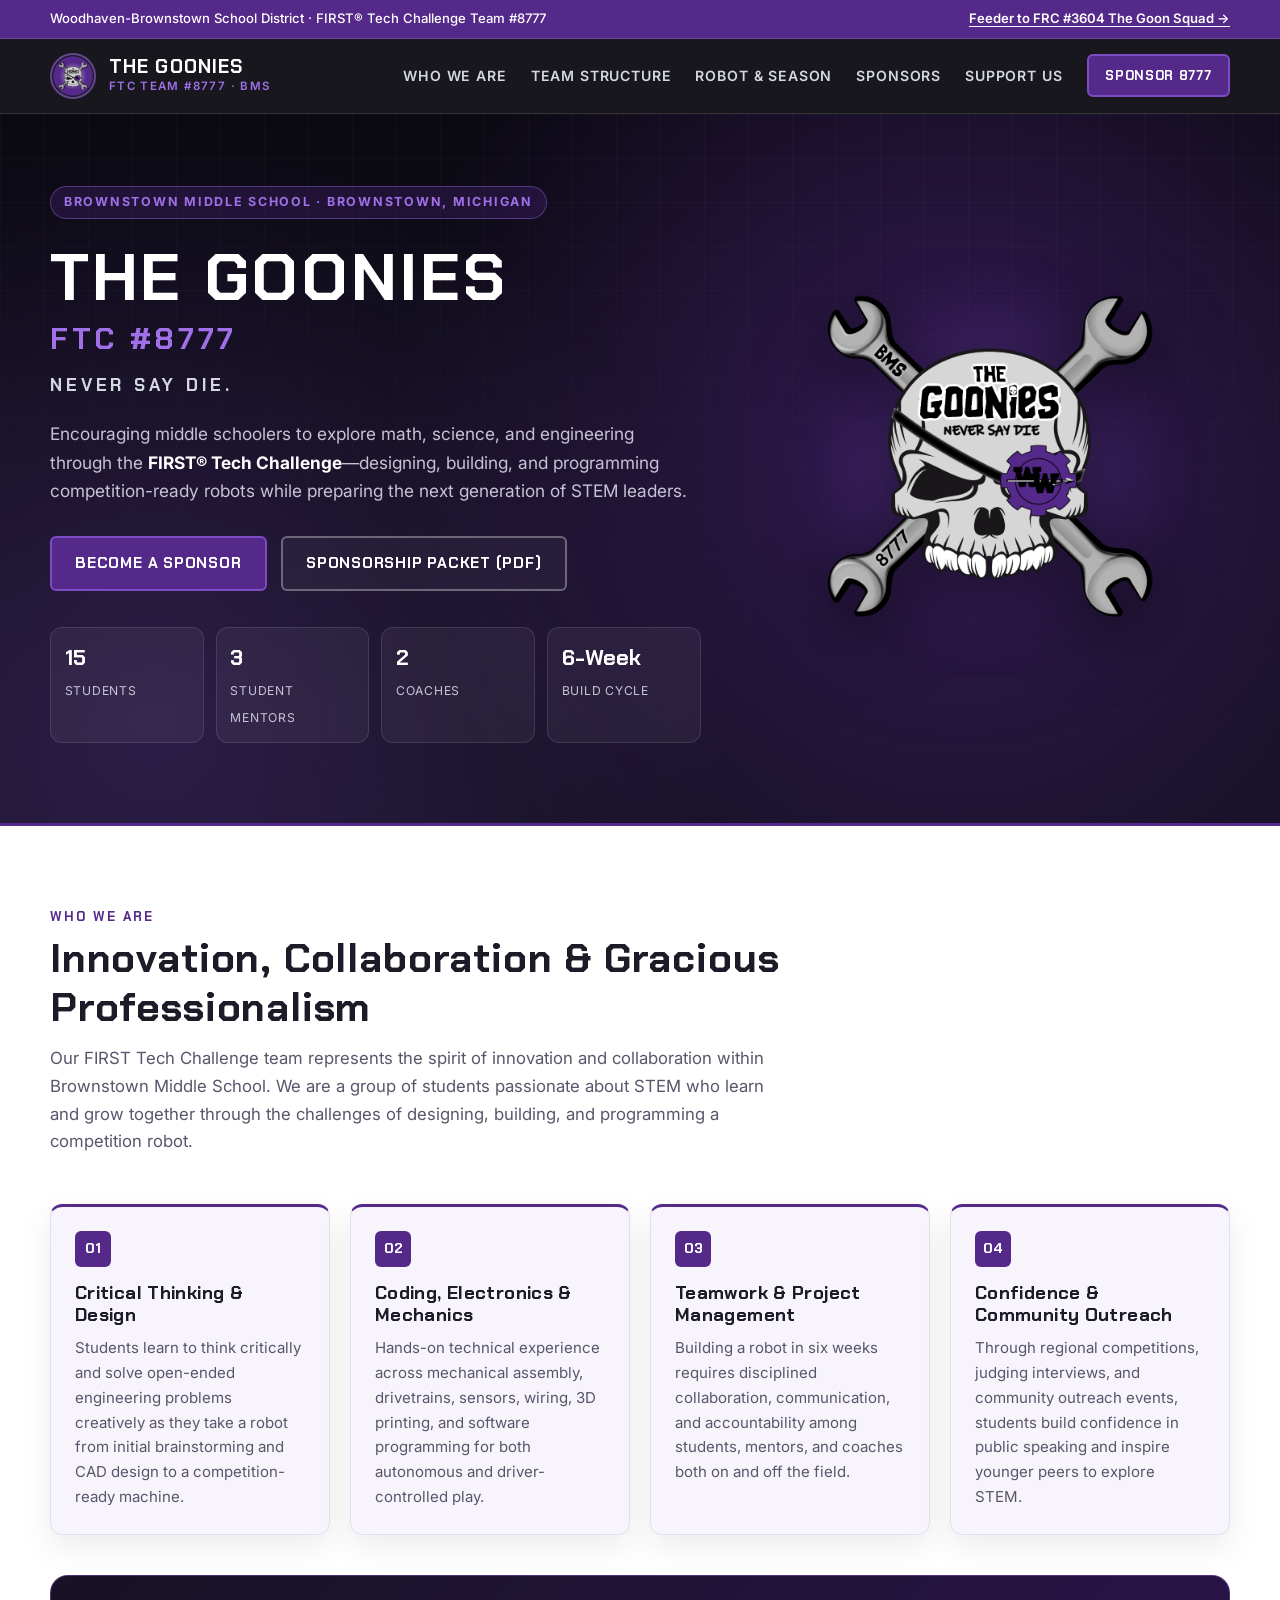
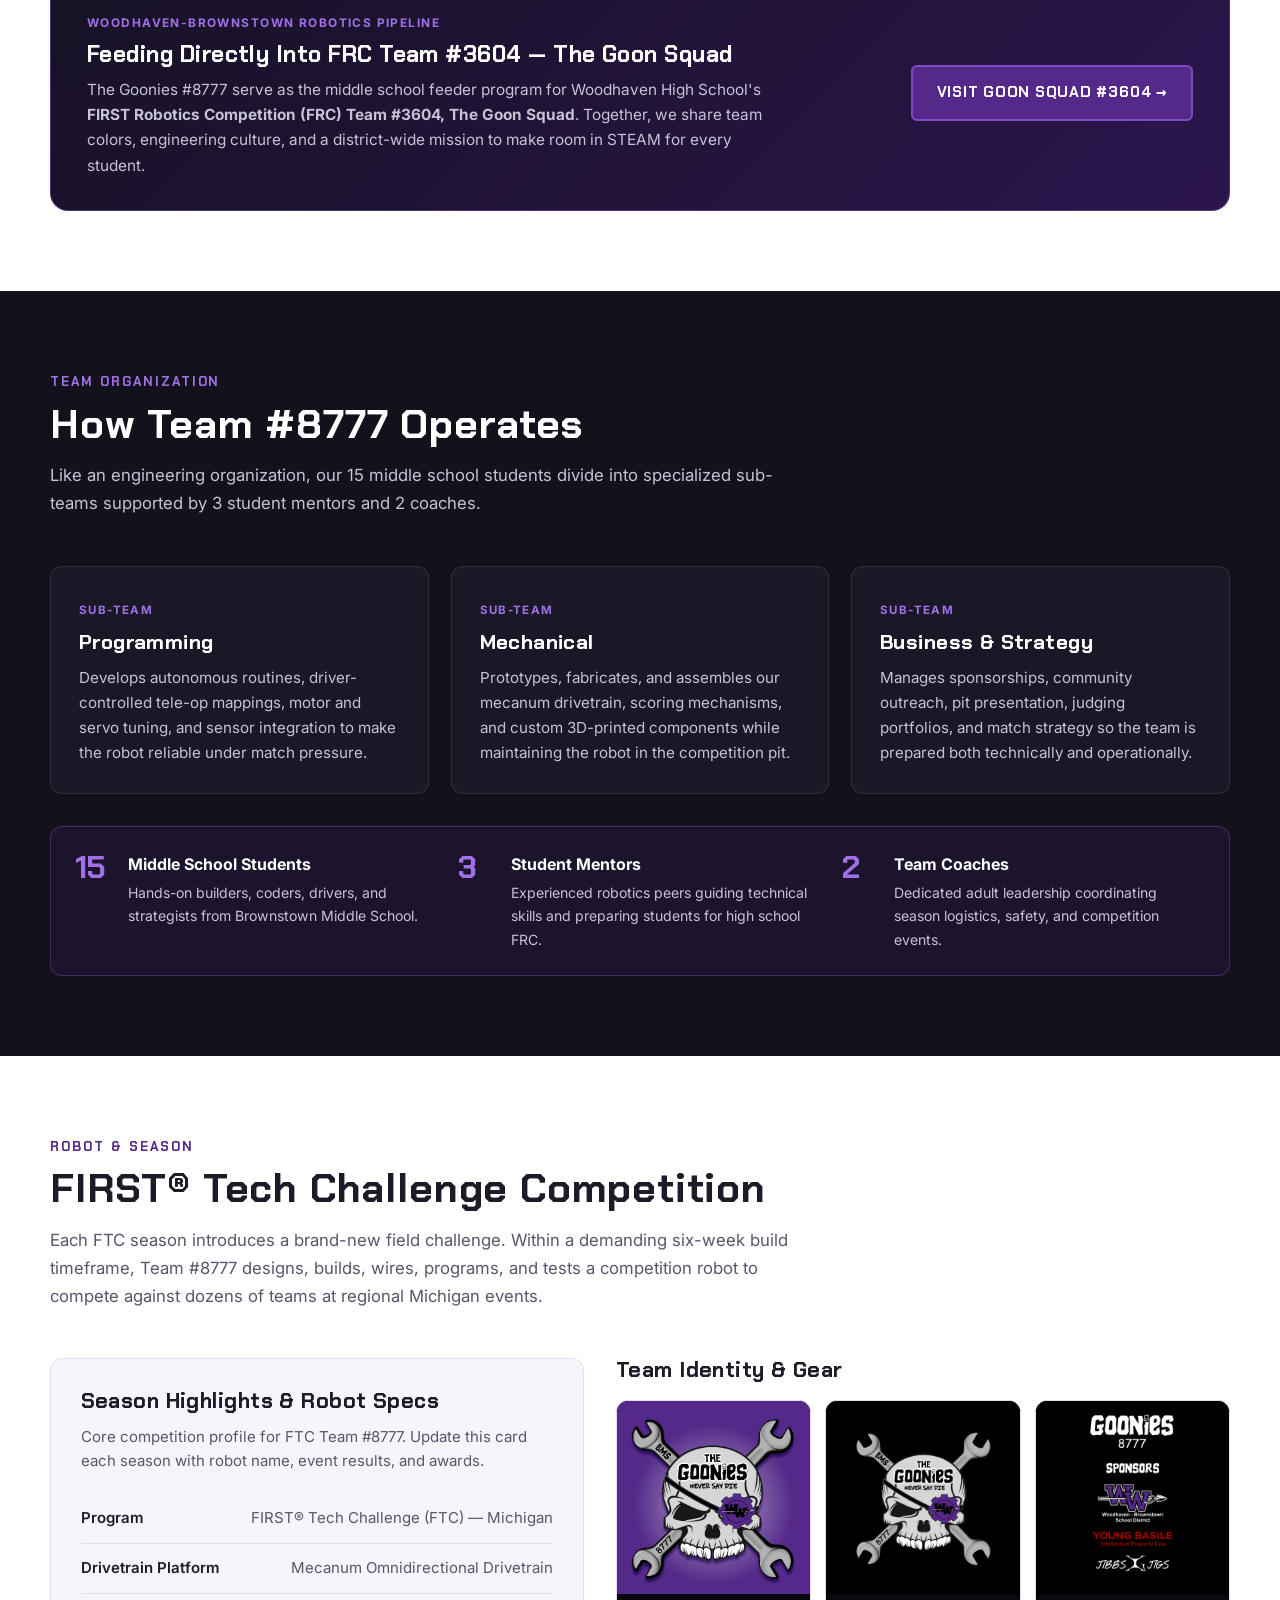
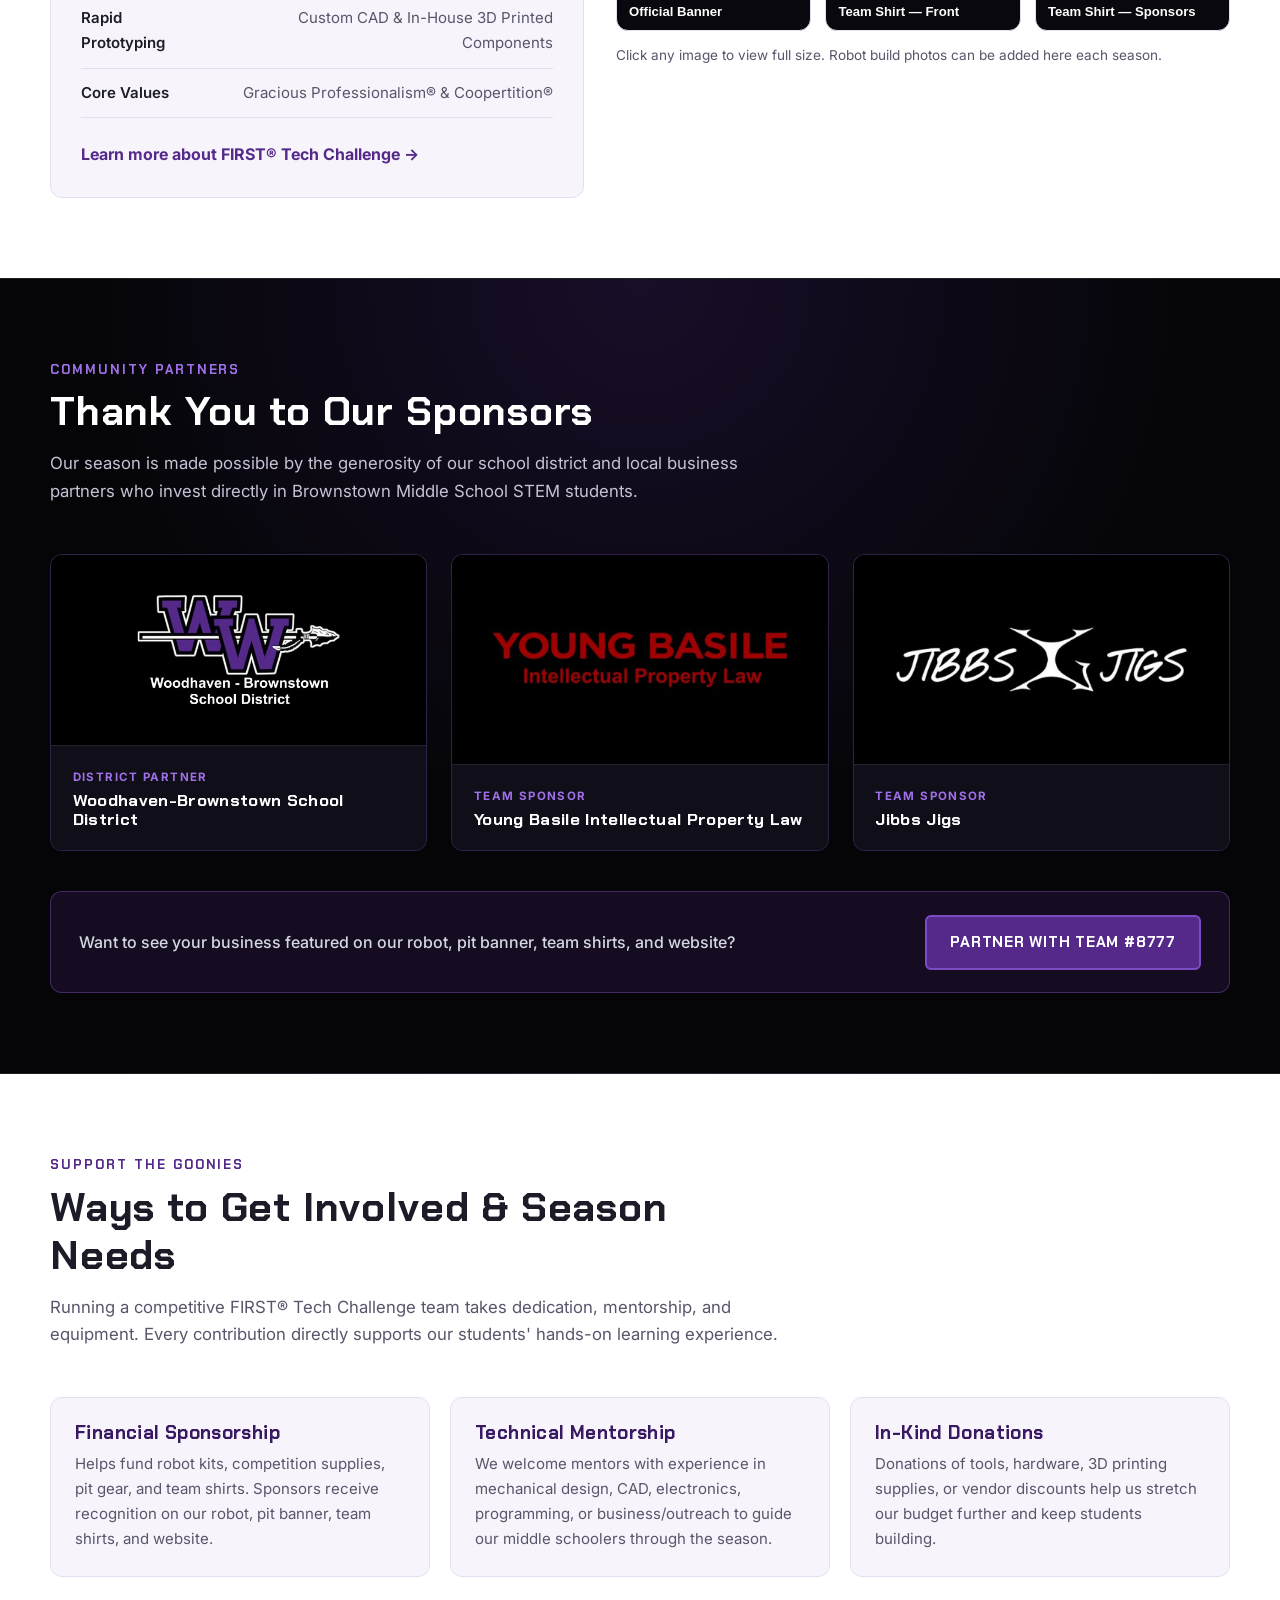
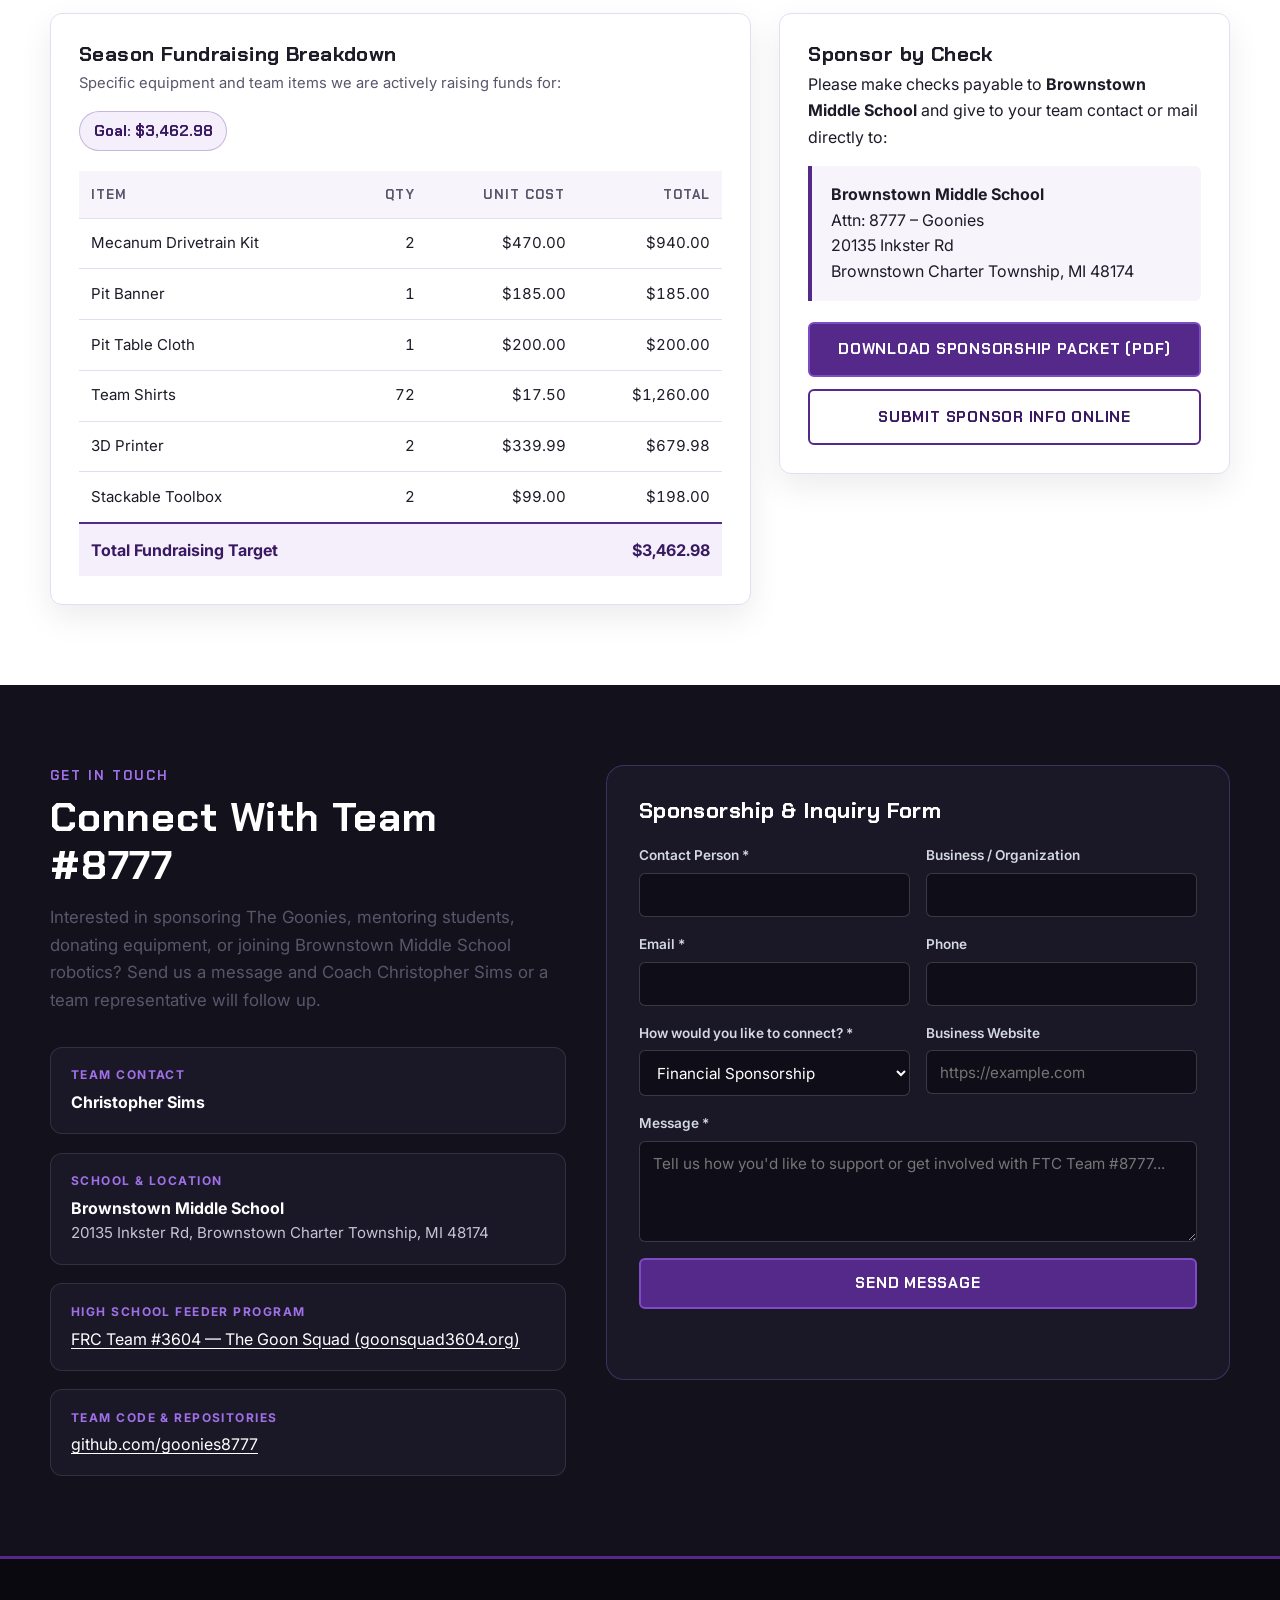
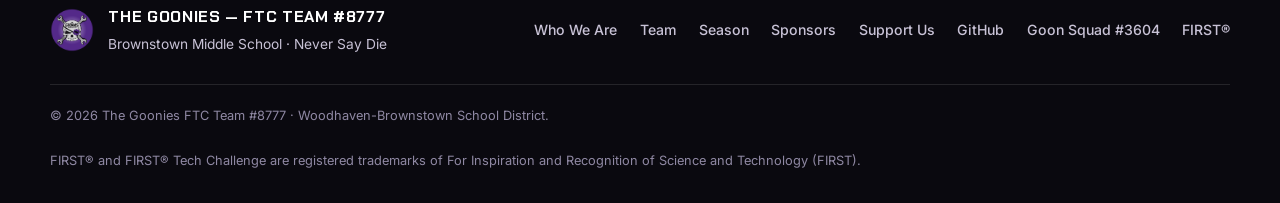
==== index.html @ e6390858 "Initial FTC Team 8777 website" ====
<!DOCTYPE html>
<html lang="en">
<head>
  <meta charset="UTF-8" />
  <meta name="viewport" content="width=device-width, initial-scale=1.0" />
  <title>The Goonies | FTC Team #8777 — Brownstown Middle School</title>
  <meta
    name="description"
    content="Official website of The Goonies, FIRST Tech Challenge (FTC) Team #8777 at Brownstown Middle School in Brownstown, Michigan — feeder team to FRC #3604 The Goon Squad."
  />
  <link rel="icon" type="image/png" href="assets/images/logo-badge.png" />
  <link rel="preconnect" href="https://fonts.googleapis.com" />
  <link rel="preconnect" href="https://fonts.gstatic.com" crossorigin />
  <link
    href="https://fonts.googleapis.com/css2?family=Chakra+Petch:wght@600;700&family=Inter:wght@400;500;600;700&display=swap"
    rel="stylesheet"
  />
  <link rel="stylesheet" href="styles.css" />
</head>
<body>
  <a class="skip-link" href="#main-content">Skip to main content</a>

  <!-- Top Pipeline Ribbon -->
  <div class="top-ribbon">
    <div class="container top-ribbon__inner">
      <span>Woodhaven-Brownstown School District · FIRST® Tech Challenge Team #8777</span>
      <a
        href="https://www.goonsquad3604.org"
        target="_blank"
        rel="noopener noreferrer"
        class="top-ribbon__link"
      >
        Feeder to FRC #3604 The Goon Squad &rarr;
      </a>
    </div>
  </div>

  <!-- Navigation Header -->
  <header class="site-header" id="top">
    <div class="container nav-bar">
      <a href="#top" class="brand" aria-label="The Goonies FTC Team 8777 Home">
        <img
          src="assets/images/logo-badge.png"
          alt="The Goonies 8777 Badge Logo"
          class="brand__logo"
          width="48"
          height="48"
        />
        <span class="brand__text">
          <span class="brand__name">THE GOONIES</span>
          <span class="brand__sub">FTC TEAM #8777 · BMS</span>
        </span>
      </a>

      <button
        class="nav-toggle"
        type="button"
        aria-expanded="false"
        aria-controls="primary-nav"
        aria-label="Toggle navigation menu"
      >
        <span class="nav-toggle__bar"></span>
        <span class="nav-toggle__bar"></span>
        <span class="nav-toggle__bar"></span>
      </button>

      <nav class="primary-nav" id="primary-nav" aria-label="Primary Navigation">
        <ul class="nav-list">
          <li><a href="#about">Who We Are</a></li>
          <li><a href="#team">Team Structure</a></li>
          <li><a href="#season">Robot &amp; Season</a></li>
          <li><a href="#sponsors">Sponsors</a></li>
          <li><a href="#fundraising">Support Us</a></li>
          <li><a href="#contact" class="btn btn--sm btn--primary">Sponsor 8777</a></li>
        </ul>
      </nav>
    </div>
  </header>

  <main id="main-content">
    <!-- Hero Section -->
    <section class="hero">
      <div class="hero__grid-bg" aria-hidden="true"></div>
      <div class="container hero__inner">
        <div class="hero__content">
          <p class="eyebrow">Brownstown Middle School · Brownstown, Michigan</p>
          <h1 class="hero__title">
            THE GOONIES
            <span class="hero__number">FTC #8777</span>
          </h1>
          <p class="hero__motto">Never Say Die.</p>
          <p class="hero__lead">
            Encouraging middle schoolers to explore math, science, and engineering through the
            <strong>FIRST® Tech Challenge</strong>—designing, building, and programming competition-ready
            robots while preparing the next generation of STEM leaders.
          </p>

          <div class="hero__actions">
            <a href="#fundraising" class="btn btn--primary">Become a Sponsor</a>
            <a
              href="assets/docs/Goonies-8777-Sponsorship-Packet.pdf"
              target="_blank"
              rel="noopener noreferrer"
              class="btn btn--outline-light"
            >
              Sponsorship Packet (PDF)
            </a>
          </div>

          <div class="hero__stats" aria-label="Team Overview">
            <div class="stat-pill">
              <span class="stat-pill__value">15</span>
              <span class="stat-pill__label">Students</span>
            </div>
            <div class="stat-pill">
              <span class="stat-pill__value">3</span>
              <span class="stat-pill__label">Student Mentors</span>
            </div>
            <div class="stat-pill">
              <span class="stat-pill__value">2</span>
              <span class="stat-pill__label">Coaches</span>
            </div>
            <div class="stat-pill">
              <span class="stat-pill__value">6-Week</span>
              <span class="stat-pill__label">Build Cycle</span>
            </div>
          </div>
        </div>

        <div class="hero__visual">
          <div class="emblem-stage">
            <div class="emblem-stage__glow" aria-hidden="true"></div>
            <img
              src="assets/images/logo-transparent.png"
              alt="The Goonies 8777 Skull and Crossed Wrenches Logo"
              class="emblem-stage__img"
              width="460"
              height="460"
            />
          </div>
        </div>
      </div>
    </section>

    <!-- Who We Are Section -->
    <section class="section section--light" id="about">
      <div class="container">
        <div class="section-header">
          <p class="section-eyebrow">Who We Are</p>
          <h2 class="section-title">Innovation, Collaboration &amp; Gracious Professionalism</h2>
          <p class="section-intro">
            Our FIRST Tech Challenge team represents the spirit of innovation and collaboration within
            Brownstown Middle School. We are a group of students passionate about STEM who learn and grow
            together through the challenges of designing, building, and programming a competition robot.
          </p>
        </div>

        <div class="pillars-grid">
          <article class="pillar-card">
            <div class="pillar-card__icon" aria-hidden="true">01</div>
            <h3>Critical Thinking &amp; Design</h3>
            <p>
              Students learn to think critically and solve open-ended engineering problems creatively as
              they take a robot from initial brainstorming and CAD design to a competition-ready machine.
            </p>
          </article>

          <article class="pillar-card">
            <div class="pillar-card__icon" aria-hidden="true">02</div>
            <h3>Coding, Electronics &amp; Mechanics</h3>
            <p>
              Hands-on technical experience across mechanical assembly, drivetrains, sensors, wiring,
              3D printing, and software programming for both autonomous and driver-controlled play.
            </p>
          </article>

          <article class="pillar-card">
            <div class="pillar-card__icon" aria-hidden="true">03</div>
            <h3>Teamwork &amp; Project Management</h3>
            <p>
              Building a robot in six weeks requires disciplined collaboration, communication, and
              accountability among students, mentors, and coaches both on and off the field.
            </p>
          </article>

          <article class="pillar-card">
            <div class="pillar-card__icon" aria-hidden="true">04</div>
            <h3>Confidence &amp; Community Outreach</h3>
            <p>
              Through regional competitions, judging interviews, and community outreach events, students
              build confidence in public speaking and inspire younger peers to explore STEM.
            </p>
          </article>
        </div>

        <!-- Feeder Pipeline Callout -->
        <div class="pipeline-banner">
          <div class="pipeline-banner__content">
            <span class="badge-tag">Woodhaven-Brownstown Robotics Pipeline</span>
            <h3>Feeding Directly Into FRC Team #3604 — The Goon Squad</h3>
            <p>
              The Goonies #8777 serve as the middle school feeder program for Woodhaven High School's
              <strong>FIRST Robotics Competition (FRC) Team #3604, The Goon Squad</strong>. Together,
              we share team colors, engineering culture, and a district-wide mission to make room in
              STEAM for every student.
            </p>
          </div>
          <div class="pipeline-banner__action">
            <a
              href="https://www.goonsquad3604.org"
              target="_blank"
              rel="noopener noreferrer"
              class="btn btn--primary"
            >
              Visit Goon Squad #3604 &rarr;
            </a>
          </div>
        </div>
      </div>
    </section>

    <!-- Team Organization Section -->
    <section class="section section--dark" id="team">
      <div class="container">
        <div class="section-header section-header--light">
          <p class="section-eyebrow section-eyebrow--light">Team Organization</p>
          <h2 class="section-title">How Team #8777 Operates</h2>
          <p class="section-intro">
            Like an engineering organization, our 15 middle school students divide into specialized
            sub-teams supported by 3 student mentors and 2 coaches.
          </p>
        </div>

        <div class="subteams-grid">
          <article class="dark-card">
            <span class="dark-card__tag">Sub-Team</span>
            <h3>Programming</h3>
            <p>
              Develops autonomous routines, driver-controlled tele-op mappings, motor and servo tuning,
              and sensor integration to make the robot reliable under match pressure.
            </p>
          </article>

          <article class="dark-card">
            <span class="dark-card__tag">Sub-Team</span>
            <h3>Mechanical</h3>
            <p>
              Prototypes, fabricates, and assembles our mecanum drivetrain, scoring mechanisms, and
              custom 3D-printed components while maintaining the robot in the competition pit.
            </p>
          </article>

          <article class="dark-card">
            <span class="dark-card__tag">Sub-Team</span>
            <h3>Business &amp; Strategy</h3>
            <p>
              Manages sponsorships, community outreach, pit presentation, judging portfolios, and match
              strategy so the team is prepared both technically and operationally.
            </p>
          </article>
        </div>

        <div class="leadership-strip">
          <div class="leadership-item">
            <span class="leadership-item__num">15</span>
            <div>
              <strong>Middle School Students</strong>
              <p>Hands-on builders, coders, drivers, and strategists from Brownstown Middle School.</p>
            </div>
          </div>
          <div class="leadership-item">
            <span class="leadership-item__num">3</span>
            <div>
              <strong>Student Mentors</strong>
              <p>Experienced robotics peers guiding technical skills and preparing students for high school FRC.</p>
            </div>
          </div>
          <div class="leadership-item">
            <span class="leadership-item__num">2</span>
            <div>
              <strong>Team Coaches</strong>
              <p>Dedicated adult leadership coordinating season logistics, safety, and competition events.</p>
            </div>
          </div>
        </div>
      </div>
    </section>

    <!-- Robot & Season Section -->
    <section class="section section--light" id="season">
      <div class="container">
        <div class="section-header">
          <p class="section-eyebrow">Robot &amp; Season</p>
          <h2 class="section-title">FIRST® Tech Challenge Competition</h2>
          <p class="section-intro">
            Each FTC season introduces a brand-new field challenge. Within a demanding six-week build
            timeframe, Team #8777 designs, builds, wires, programs, and tests a competition robot to
            compete against dozens of teams at regional Michigan events.
          </p>
        </div>

        <div class="season-grid">
          <div class="season-card">
            <h3>Season Highlights &amp; Robot Specs</h3>
            <p class="season-card__note">
              Core competition profile for FTC Team #8777. Update this card each season with robot
              name, event results, and awards.
            </p>
            <dl class="specs-list">
              <div>
                <dt>Program</dt>
                <dd>FIRST® Tech Challenge (FTC) — Michigan</dd>
              </div>
              <div>
                <dt>Drivetrain Platform</dt>
                <dd>Mecanum Omnidirectional Drivetrain</dd>
              </div>
              <div>
                <dt>Rapid Prototyping</dt>
                <dd>Custom CAD &amp; In-House 3D Printed Components</dd>
              </div>
              <div>
                <dt>Core Values</dt>
                <dd>Gracious Professionalism® &amp; Coopertition®</dd>
              </div>
            </dl>
            <a
              href="https://www.firstinspires.org/robotics/ftc"
              target="_blank"
              rel="noopener noreferrer"
              class="text-link"
            >
              Learn more about FIRST® Tech Challenge &rarr;
            </a>
          </div>

          <div class="gallery-block">
            <h3>Team Identity &amp; Gear</h3>
            <div class="gallery-grid">
              <button
                type="button"
                class="gallery-item"
                data-lightbox-src="assets/images/hero-banner.jpg"
                data-lightbox-caption="The Goonies #8777 Official Purple Banner"
              >
                <img
                  src="assets/images/hero-banner.jpg"
                  alt="The Goonies 8777 purple team banner"
                  loading="lazy"
                />
                <span>Official Banner</span>
              </button>

              <button
                type="button"
                class="gallery-item"
                data-lightbox-src="assets/images/shirt-front.jpg"
                data-lightbox-caption="The Goonies #8777 Team Shirt — Front Design"
              >
                <img
                  src="assets/images/shirt-front.jpg"
                  alt="The Goonies 8777 team shirt front design"
                  loading="lazy"
                />
                <span>Team Shirt — Front</span>
              </button>

              <button
                type="button"
                class="gallery-item"
                data-lightbox-src="assets/images/shirt-back-sponsors.jpg"
                data-lightbox-caption="The Goonies #8777 Team Shirt — Sponsor Back"
              >
                <img
                  src="assets/images/shirt-back-sponsors.jpg"
                  alt="The Goonies 8777 team shirt back showing current sponsors"
                  loading="lazy"
                />
                <span>Team Shirt — Sponsors</span>
              </button>
            </div>
            <p class="gallery-hint">Click any image to view full size. Robot build photos can be added here each season.</p>
          </div>
        </div>
      </div>
    </section>

    <!-- Sponsors Showcase Section -->
    <section class="section section--obsidian" id="sponsors">
      <div class="container">
        <div class="section-header section-header--light">
          <p class="section-eyebrow section-eyebrow--light">Community Partners</p>
          <h2 class="section-title">Thank You to Our Sponsors</h2>
          <p class="section-intro">
            Our season is made possible by the generosity of our school district and local business
            partners who invest directly in Brownstown Middle School STEM students.
          </p>
        </div>

        <div class="sponsors-grid">
          <article class="sponsor-card">
            <div class="sponsor-card__logo-wrap">
              <img
                src="assets/images/sponsor-wbsd.png"
                alt="Woodhaven-Brownstown School District Logo"
                loading="lazy"
              />
            </div>
            <div class="sponsor-card__meta">
              <span class="sponsor-tier">District Partner</span>
              <h3>Woodhaven-Brownstown School District</h3>
            </div>
          </article>

          <article class="sponsor-card">
            <a
              href="https://www.youngbasile.com"
              target="_blank"
              rel="noopener noreferrer"
              class="sponsor-card__link-wrap"
            >
              <div class="sponsor-card__logo-wrap">
                <img
                  src="assets/images/sponsor-young-basile.png"
                  alt="Young Basile Intellectual Property Law Logo"
                  loading="lazy"
                />
              </div>
              <div class="sponsor-card__meta">
                <span class="sponsor-tier">Team Sponsor</span>
                <h3>Young Basile Intellectual Property Law</h3>
              </div>
            </a>
          </article>

          <article class="sponsor-card">
            <div class="sponsor-card__logo-wrap">
              <img
                src="assets/images/sponsor-jibbs-jigs.png"
                alt="Jibbs Jigs Logo"
                loading="lazy"
              />
            </div>
            <div class="sponsor-card__meta">
              <span class="sponsor-tier">Team Sponsor</span>
              <h3>Jibbs Jigs</h3>
            </div>
          </article>
        </div>

        <div class="sponsors-cta">
          <p>Want to see your business featured on our robot, pit banner, team shirts, and website?</p>
          <a href="#contact" class="btn btn--primary">Partner With Team #8777</a>
        </div>
      </div>
    </section>

    <!-- Support Us & Fundraising Section -->
    <section class="section section--light" id="fundraising">
      <div class="container">
        <div class="section-header">
          <p class="section-eyebrow">Support The Goonies</p>
          <h2 class="section-title">Ways to Get Involved &amp; Season Needs</h2>
          <p class="section-intro">
            Running a competitive FIRST® Tech Challenge team takes dedication, mentorship, and equipment.
            Every contribution directly supports our students' hands-on learning experience.
          </p>
        </div>

        <div class="ways-grid">
          <article class="way-card">
            <h3>Financial Sponsorship</h3>
            <p>
              Helps fund robot kits, competition supplies, pit gear, and team shirts. Sponsors receive
              recognition on our robot, pit banner, team shirts, and website.
            </p>
          </article>
          <article class="way-card">
            <h3>Technical Mentorship</h3>
            <p>
              We welcome mentors with experience in mechanical design, CAD, electronics, programming,
              or business/outreach to guide our middle schoolers through the season.
            </p>
          </article>
          <article class="way-card">
            <h3>In-Kind Donations</h3>
            <p>
              Donations of tools, hardware, 3D printing supplies, or vendor discounts help us stretch
              our budget further and keep students building.
            </p>
          </article>
        </div>

        <div class="fundraising-layout">
          <!-- Budget Table from Packet -->
          <div class="budget-card">
            <div class="budget-card__header">
              <div>
                <h3>Season Fundraising Breakdown</h3>
                <p>Specific equipment and team items we are actively raising funds for:</p>
              </div>
              <span class="budget-total-badge">Goal: $3,462.98</span>
            </div>

            <div class="table-wrap">
              <table class="budget-table">
                <thead>
                  <tr>
                    <th scope="col">Item</th>
                    <th scope="col" class="num">Qty</th>
                    <th scope="col" class="num">Unit Cost</th>
                    <th scope="col" class="num">Total</th>
                  </tr>
                </thead>
                <tbody>
                  <tr>
                    <td>Mecanum Drivetrain Kit</td>
                    <td class="num">2</td>
                    <td class="num">$470.00</td>
                    <td class="num">$940.00</td>
                  </tr>
                  <tr>
                    <td>Pit Banner</td>
                    <td class="num">1</td>
                    <td class="num">$185.00</td>
                    <td class="num">$185.00</td>
                  </tr>
                  <tr>
                    <td>Pit Table Cloth</td>
                    <td class="num">1</td>
                    <td class="num">$200.00</td>
                    <td class="num">$200.00</td>
                  </tr>
                  <tr>
                    <td>Team Shirts</td>
                    <td class="num">72</td>
                    <td class="num">$17.50</td>
                    <td class="num">$1,260.00</td>
                  </tr>
                  <tr>
                    <td>3D Printer</td>
                    <td class="num">2</td>
                    <td class="num">$339.99</td>
                    <td class="num">$679.98</td>
                  </tr>
                  <tr>
                    <td>Stackable Toolbox</td>
                    <td class="num">2</td>
                    <td class="num">$99.00</td>
                    <td class="num">$198.00</td>
                  </tr>
                </tbody>
                <tfoot>
                  <tr>
                    <th scope="row" colspan="3">Total Fundraising Target</th>
                    <td class="num"><strong>$3,462.98</strong></td>
                  </tr>
                </tfoot>
              </table>
            </div>
          </div>

          <!-- Mailing & Packet Card -->
          <aside class="donate-card">
            <h3>Sponsor by Check</h3>
            <p>
              Please make checks payable to <strong>Brownstown Middle School</strong> and give to your
              team contact or mail directly to:
            </p>
            <address class="mailing-address">
              <strong>Brownstown Middle School</strong><br />
              Attn: 8777 – Goonies<br />
              20135 Inkster Rd<br />
              Brownstown Charter Township, MI 48174
            </address>

            <div class="donate-card__actions">
              <a
                href="assets/docs/Goonies-8777-Sponsorship-Packet.pdf"
                download="Goonies-8777-Sponsorship-Packet.pdf"
                class="btn btn--primary btn--full"
              >
                Download Sponsorship Packet (PDF)
              </a>
              <a href="#contact" class="btn btn--outline-dark btn--full">
                Submit Sponsor Info Online
              </a>
            </div>
          </aside>
        </div>
      </div>
    </section>

    <!-- Contact Section -->
    <section class="section section--dark" id="contact">
      <div class="container contact-grid">
        <div class="contact-info">
          <p class="section-eyebrow section-eyebrow--light">Get In Touch</p>
          <h2 class="section-title">Connect With Team #8777</h2>
          <p class="section-intro">
            Interested in sponsoring The Goonies, mentoring students, donating equipment, or joining
            Brownstown Middle School robotics? Send us a message and Coach Christopher Sims or a team
            representative will follow up.
          </p>

          <div class="contact-details">
            <div class="contact-detail">
              <span class="contact-detail__label">Team Contact</span>
              <strong>Christopher Sims</strong>
            </div>
            <div class="contact-detail">
              <span class="contact-detail__label">School &amp; Location</span>
              <strong>Brownstown Middle School</strong>
              <span>20135 Inkster Rd, Brownstown Charter Township, MI 48174</span>
            </div>
            <div class="contact-detail">
              <span class="contact-detail__label">High School Feeder Program</span>
              <a
                href="https://www.goonsquad3604.org"
                target="_blank"
                rel="noopener noreferrer"
                class="light-link"
              >
                FRC Team #3604 — The Goon Squad (goonsquad3604.org)
              </a>
            </div>
            <div class="contact-detail">
              <span class="contact-detail__label">Team Code &amp; Repositories</span>
              <a
                href="https://github.com/goonies8777"
                target="_blank"
                rel="noopener noreferrer"
                class="light-link"
              >
                github.com/goonies8777
              </a>
            </div>
          </div>
        </div>

        <!-- Netlify Forms Enabled Inquiry Form -->
        <div class="contact-form-card">
          <h3>Sponsorship &amp; Inquiry Form</h3>
          <form
            name="goonies-8777-contact"
            method="POST"
            data-netlify="true"
            netlify-honeypot="bot-field"
            class="contact-form"
            id="contact-form"
          >
            <input type="hidden" name="form-name" value="goonies-8777-contact" />
            <p class="sr-only">
              <label>Don't fill this out if you're human: <input name="bot-field" /></label>
            </p>

            <div class="form-row">
              <div class="form-group">
                <label for="contact-name">Contact Person *</label>
                <input id="contact-name" name="contact_name" type="text" required autocomplete="name" />
              </div>
              <div class="form-group">
                <label for="business-name">Business / Organization</label>
                <input id="business-name" name="business_name" type="text" autocomplete="organization" />
              </div>
            </div>

            <div class="form-row">
              <div class="form-group">
                <label for="email">Email *</label>
                <input id="email" name="email" type="email" required autocomplete="email" />
              </div>
              <div class="form-group">
                <label for="phone">Phone</label>
                <input id="phone" name="phone" type="tel" autocomplete="tel" />
              </div>
            </div>

            <div class="form-row">
              <div class="form-group">
                <label for="inquiry-type">How would you like to connect? *</label>
                <select id="inquiry-type" name="inquiry_type" required>
                  <option value="Financial Sponsorship">Financial Sponsorship</option>
                  <option value="Mentor Volunteer">Mentor Volunteer</option>
                  <option value="In-Kind Donation">In-Kind Donation / Discount</option>
                  <option value="Student / Parent Inquiry">Student / Parent Inquiry</option>
                  <option value="General Question">General Question</option>
                </select>
              </div>
              <div class="form-group">
                <label for="website">Business Website</label>
                <input id="website" name="website" type="url" placeholder="https://example.com" />
              </div>
            </div>

            <div class="form-group">
              <label for="message">Message *</label>
              <textarea
                id="message"
                name="message"
                rows="4"
                required
                placeholder="Tell us how you'd like to support or get involved with FTC Team #8777..."
              ></textarea>
            </div>

            <button type="submit" class="btn btn--primary btn--full">Send Message</button>
            <p class="form-status" id="form-status" role="status" aria-live="polite"></p>
          </form>
        </div>
      </div>
    </section>
  </main>

  <!-- Footer -->
  <footer class="site-footer">
    <div class="container footer-inner">
      <div class="footer-brand">
        <img
          src="assets/images/logo-badge.png"
          alt="The Goonies 8777 Logo"
          width="44"
          height="44"
        />
        <div>
          <strong>THE GOONIES — FTC TEAM #8777</strong>
          <p>Brownstown Middle School · Never Say Die</p>
        </div>
      </div>

      <nav class="footer-links" aria-label="Footer Navigation">
        <a href="#about">Who We Are</a>
        <a href="#team">Team</a>
        <a href="#season">Season</a>
        <a href="#sponsors">Sponsors</a>
        <a href="#fundraising">Support Us</a>
        <a href="https://github.com/goonies8777" target="_blank" rel="noopener noreferrer">GitHub</a>
        <a href="https://www.goonsquad3604.org" target="_blank" rel="noopener noreferrer">Goon Squad #3604</a>
        <a href="https://www.firstinspires.org" target="_blank" rel="noopener noreferrer">FIRST®</a>
      </nav>
    </div>
    <div class="container footer-bottom">
      <p>&copy; <span id="current-year"></span> The Goonies FTC Team #8777 · Woodhaven-Brownstown School District.</p>
      <p>FIRST® and FIRST® Tech Challenge are registered trademarks of For Inspiration and Recognition of Science and Technology (FIRST).</p>
    </div>
  </footer>

  <!-- Lightbox Modal -->
  <div class="lightbox" id="lightbox" hidden role="dialog" aria-modal="true" aria-label="Image preview">
    <button type="button" class="lightbox__close" id="lightbox-close" aria-label="Close preview">&times;</button>
    <figure class="lightbox__figure">
      <img src="" alt="" id="lightbox-img" />
      <figcaption id="lightbox-caption"></figcaption>
    </figure>
  </div>

  <script src="script.js"></script>
</body>
</html>
---- styles.css ----
/* ==========================================================================
   The Goonies — FTC Team #8777 (Brownstown Middle School)
   Woodhaven-Brownstown Royal Purple, Obsidian Black & Metallic Silver Theme
   ========================================================================== */

:root {
  --purple: #55298a;
  --purple-deep: #391962;
  --purple-bright: #7d4bc4;
  --purple-glow: #9f70e8;
  --purple-tint: #f4effa;

  --obsidian: #0a090f;
  --dark-surface: #13111c;
  --dark-card: #1a1726;
  --dark-border: rgba(255, 255, 255, 0.11);

  --white: #ffffff;
  --light-surface: #f7f5fb;
  --ink: #1e1b29;
  --muted: #5a556b;
  --muted-light: #c8c2d6;
  --silver: #d4d8e1;
  --line: #e4dff0;

  --font-display: "Chakra Petch", "Segoe UI", system-ui, sans-serif;
  --font-body: "Inter", "Segoe UI", system-ui, -apple-system, sans-serif;

  --radius-sm: 6px;
  --radius-md: 12px;
  --radius-lg: 18px;
  --max-width: 1180px;
  --shadow-soft: 0 12px 32px rgba(17, 10, 34, 0.08);
  --shadow-glow: 0 0 64px rgba(85, 41, 138, 0.55);
}

*,
*::before,
*::after {
  box-sizing: border-box;
}

html {
  scroll-behavior: smooth;
}

body {
  margin: 0;
  font-family: var(--font-body);
  font-size: 16px;
  line-height: 1.65;
  color: var(--ink);
  background: var(--white);
  -webkit-font-smoothing: antialiased;
}

img {
  max-width: 100%;
  height: auto;
  display: block;
}

a {
  color: inherit;
}

h1,
h2,
h3,
h4 {
  font-family: var(--font-display);
  margin: 0;
  line-height: 1.18;
  letter-spacing: 0.02em;
}

p {
  margin: 0 0 1rem;
}

p:last-child {
  margin-bottom: 0;
}

.sr-only {
  position: absolute;
  width: 1px;
  height: 1px;
  padding: 0;
  margin: -1px;
  overflow: hidden;
  clip: rect(0, 0, 0, 0);
  white-space: nowrap;
  border: 0;
}

.skip-link {
  position: absolute;
  left: -9999px;
  top: 0;
  background: var(--purple);
  color: var(--white);
  padding: 0.75rem 1.25rem;
  font-weight: 600;
  z-index: 999;
}

.skip-link:focus {
  left: 0.75rem;
  top: 0.75rem;
  border-radius: var(--radius-sm);
}

.container {
  width: min(100% - 2rem, var(--max-width));
  margin-inline: auto;
}

/* Top Ribbon */
.top-ribbon {
  background: var(--purple);
  color: var(--white);
  font-size: 0.82rem;
  font-weight: 500;
  border-bottom: 1px solid rgba(255, 255, 255, 0.14);
}

.top-ribbon__inner {
  display: flex;
  flex-wrap: wrap;
  align-items: center;
  justify-content: space-between;
  gap: 0.5rem 1.25rem;
  padding: 0.5rem 0;
}

.top-ribbon__link {
  color: var(--white);
  text-decoration: underline;
  text-underline-offset: 3px;
  font-weight: 600;
}

.top-ribbon__link:hover {
  color: var(--silver);
}

/* Header & Navigation */
.site-header {
  position: sticky;
  top: 0;
  z-index: 100;
  background: rgba(10, 9, 15, 0.94);
  backdrop-filter: blur(10px);
  border-bottom: 1px solid var(--dark-border);
}

.nav-bar {
  display: flex;
  align-items: center;
  justify-content: space-between;
  min-height: 74px;
  gap: 1.5rem;
}

.brand {
  display: inline-flex;
  align-items: center;
  gap: 0.8rem;
  text-decoration: none;
}

.brand__logo {
  width: 46px;
  height: 46px;
  border-radius: 50%;
  border: 2px solid rgba(159, 112, 232, 0.55);
}

.brand__text {
  display: flex;
  flex-direction: column;
}

.brand__name {
  font-family: var(--font-display);
  font-size: 1.2rem;
  font-weight: 700;
  color: var(--white);
  letter-spacing: 0.06em;
  line-height: 1.1;
}

.brand__sub {
  font-size: 0.72rem;
  font-weight: 600;
  color: var(--purple-glow);
  letter-spacing: 0.12em;
}

.nav-list {
  display: flex;
  align-items: center;
  list-style: none;
  margin: 0;
  padding: 0;
  gap: 1.5rem;
}

.nav-list a:not(.btn) {
  color: var(--silver);
  text-decoration: none;
  font-size: 0.88rem;
  font-weight: 600;
  text-transform: uppercase;
  letter-spacing: 0.06em;
  transition: color 0.2s ease;
}

.nav-list a:not(.btn):hover,
.nav-list a:not(.btn):focus-visible {
  color: var(--white);
}

.nav-toggle {
  display: none;
  background: transparent;
  border: 1px solid var(--dark-border);
  border-radius: var(--radius-sm);
  padding: 0.55rem;
  cursor: pointer;
  flex-direction: column;
  gap: 5px;
}

.nav-toggle__bar {
  display: block;
  width: 22px;
  height: 2px;
  background: var(--white);
}

/* Buttons */
.btn {
  display: inline-flex;
  align-items: center;
  justify-content: center;
  gap: 0.5rem;
  font-family: var(--font-display);
  font-weight: 700;
  font-size: 0.95rem;
  letter-spacing: 0.05em;
  text-transform: uppercase;
  text-decoration: none;
  padding: 0.82rem 1.45rem;
  border-radius: var(--radius-sm);
  border: 2px solid transparent;
  cursor: pointer;
  transition: transform 0.15s ease, background-color 0.2s ease, border-color 0.2s ease;
}

.btn:hover {
  transform: translateY(-1px);
}

.btn--sm {
  padding: 0.55rem 1.05rem;
  font-size: 0.82rem;
}

.btn--full {
  width: 100%;
}

.btn--primary {
  background: var(--purple);
  color: var(--white);
  border-color: var(--purple-bright);
}

.btn--primary:hover {
  background: var(--purple-bright);
}

.btn--outline-light {
  background: rgba(255, 255, 255, 0.04);
  color: var(--white);
  border-color: rgba(255, 255, 255, 0.32);
}

.btn--outline-light:hover {
  background: rgba(255, 255, 255, 0.12);
  border-color: var(--white);
}

.btn--outline-dark {
  background: transparent;
  color: var(--purple-deep);
  border-color: var(--purple);
}

.btn--outline-dark:hover {
  background: var(--purple-tint);
}

/* Hero */
.hero {
  position: relative;
  overflow: hidden;
  background:
    radial-gradient(circle at 75% 45%, rgba(85, 41, 138, 0.52), transparent 55%),
    radial-gradient(circle at 12% 85%, rgba(125, 75, 196, 0.24), transparent 45%),
    linear-gradient(180deg, #0b0912 0%, #141022 100%);
  color: var(--white);
  padding: 4.5rem 0 5rem;
  border-bottom: 3px solid var(--purple);
}

.hero__grid-bg {
  position: absolute;
  inset: 0;
  background-image:
    linear-gradient(rgba(255, 255, 255, 0.04) 1px, transparent 1px),
    linear-gradient(90deg, rgba(255, 255, 255, 0.04) 1px, transparent 1px);
  background-size: 44px 44px;
  mask-image: linear-gradient(180deg, rgba(0, 0, 0, 0.65), transparent 95%);
  pointer-events: none;
}

.hero__inner {
  position: relative;
  display: grid;
  grid-template-columns: 1.15fr 0.85fr;
  align-items: center;
  gap: 3rem;
}

.eyebrow {
  display: inline-block;
  font-size: 0.78rem;
  font-weight: 700;
  text-transform: uppercase;
  letter-spacing: 0.14em;
  color: var(--purple-glow);
  background: rgba(85, 41, 138, 0.28);
  border: 1px solid rgba(159, 112, 232, 0.4);
  padding: 0.35rem 0.8rem;
  border-radius: 999px;
  margin-bottom: 1.25rem;
}

.hero__title {
  font-size: clamp(2.6rem, 5.2vw, 4.4rem);
  font-weight: 700;
  letter-spacing: 0.04em;
  color: var(--white);
}

.hero__number {
  display: block;
  color: var(--purple-glow);
  font-size: clamp(1.35rem, 2.4vw, 1.9rem);
  letter-spacing: 0.12em;
  margin-top: 0.2rem;
}

.hero__motto {
  font-family: var(--font-display);
  font-size: 1.1rem;
  font-weight: 700;
  text-transform: uppercase;
  letter-spacing: 0.22em;
  color: var(--silver);
  margin: 0.9rem 0 1.25rem;
}

.hero__lead {
  font-size: 1.08rem;
  color: var(--muted-light);
  max-width: 58ch;
  margin-bottom: 1.85rem;
}

.hero__lead strong {
  color: var(--white);
}

.hero__actions {
  display: flex;
  flex-wrap: wrap;
  gap: 0.9rem;
  margin-bottom: 2.25rem;
}

.hero__stats {
  display: grid;
  grid-template-columns: repeat(4, minmax(0, 1fr));
  gap: 0.75rem;
}

.stat-pill {
  background: rgba(255, 255, 255, 0.05);
  border: 1px solid var(--dark-border);
  border-radius: var(--radius-md);
  padding: 0.8rem 0.85rem;
}

.stat-pill__value {
  display: block;
  font-family: var(--font-display);
  font-size: 1.35rem;
  font-weight: 700;
  color: var(--white);
}

.stat-pill__label {
  font-size: 0.76rem;
  color: var(--muted-light);
  text-transform: uppercase;
  letter-spacing: 0.06em;
}

.hero__visual {
  display: flex;
  justify-content: center;
}

.emblem-stage {
  position: relative;
  width: min(100%, 440px);
  aspect-ratio: 1;
  display: grid;
  place-items: center;
}

.emblem-stage__glow {
  position: absolute;
  inset: 10%;
  border-radius: 50%;
  background: radial-gradient(circle, rgba(125, 75, 196, 0.65), rgba(85, 41, 138, 0.15) 60%, transparent 75%);
  filter: blur(22px);
}

.emblem-stage__img {
  position: relative;
  width: 94%;
  filter: drop-shadow(0 18px 34px rgba(0, 0, 0, 0.6));
}

/* Sections */
.section {
  padding: 5rem 0;
}

.section--light {
  background: var(--white);
  color: var(--ink);
}

.section--dark {
  background: var(--dark-surface);
  color: var(--white);
}

.section--obsidian {
  background:
    radial-gradient(circle at 50% 0%, rgba(85, 41, 138, 0.25), transparent 55%),
    #050508;
  color: var(--white);
  border-top: 1px solid var(--dark-border);
  border-bottom: 1px solid var(--dark-border);
}

.section-header {
  max-width: 740px;
  margin-bottom: 3rem;
}

.section-eyebrow {
  font-family: var(--font-display);
  font-size: 0.82rem;
  font-weight: 700;
  text-transform: uppercase;
  letter-spacing: 0.15em;
  color: var(--purple);
  margin-bottom: 0.5rem;
}

.section-eyebrow--light {
  color: var(--purple-glow);
}

.section-title {
  font-size: clamp(1.85rem, 3.2vw, 2.55rem);
  margin-bottom: 0.85rem;
}

.section-intro {
  font-size: 1.05rem;
  color: var(--muted);
}

.section-header--light .section-intro {
  color: var(--muted-light);
}

/* Pillars Grid */
.pillars-grid {
  display: grid;
  grid-template-columns: repeat(4, minmax(0, 1fr));
  gap: 1.25rem;
  margin-bottom: 2.5rem;
}

.pillar-card {
  background: var(--light-surface);
  border: 1px solid var(--line);
  border-top: 3px solid var(--purple);
  border-radius: var(--radius-md);
  padding: 1.5rem;
  box-shadow: var(--shadow-soft);
}

.pillar-card__icon {
  font-family: var(--font-display);
  font-size: 0.9rem;
  font-weight: 700;
  color: var(--white);
  background: var(--purple);
  width: 36px;
  height: 36px;
  border-radius: var(--radius-sm);
  display: grid;
  place-items: center;
  margin-bottom: 1rem;
}

.pillar-card h3 {
  font-size: 1.15rem;
  margin-bottom: 0.6rem;
  color: var(--ink);
}

.pillar-card p {
  font-size: 0.94rem;
  color: var(--muted);
}

/* Pipeline Banner */
.pipeline-banner {
  display: flex;
  align-items: center;
  justify-content: space-between;
  gap: 2rem;
  padding: 2rem 2.25rem;
  border-radius: var(--radius-lg);
  background: linear-gradient(135deg, #171225 0%, #2b154c 100%);
  color: var(--white);
  border: 1px solid rgba(159, 112, 232, 0.35);
}

.pipeline-banner__content {
  max-width: 68ch;
}

.badge-tag {
  display: inline-block;
  font-size: 0.74rem;
  font-weight: 700;
  text-transform: uppercase;
  letter-spacing: 0.12em;
  color: var(--purple-glow);
  margin-bottom: 0.5rem;
}

.pipeline-banner h3 {
  font-size: 1.45rem;
  margin-bottom: 0.5rem;
}

.pipeline-banner p {
  color: var(--muted-light);
  font-size: 0.96rem;
}

.pipeline-banner__action {
  flex-shrink: 0;
}

/* Team Structure */
.subteams-grid {
  display: grid;
  grid-template-columns: repeat(3, minmax(0, 1fr));
  gap: 1.35rem;
  margin-bottom: 2rem;
}

.dark-card {
  background: var(--dark-card);
  border: 1px solid var(--dark-border);
  border-radius: var(--radius-md);
  padding: 1.75rem;
}

.dark-card__tag {
  display: inline-block;
  font-size: 0.72rem;
  font-weight: 700;
  text-transform: uppercase;
  letter-spacing: 0.12em;
  color: var(--purple-glow);
  margin-bottom: 0.65rem;
}

.dark-card h3 {
  font-size: 1.3rem;
  margin-bottom: 0.65rem;
  color: var(--white);
}

.dark-card p {
  color: var(--muted-light);
  font-size: 0.95rem;
}

.leadership-strip {
  display: grid;
  grid-template-columns: repeat(3, minmax(0, 1fr));
  gap: 1.25rem;
  background: rgba(85, 41, 138, 0.16);
  border: 1px solid rgba(159, 112, 232, 0.28);
  border-radius: var(--radius-md);
  padding: 1.5rem;
}

.leadership-item {
  display: flex;
  align-items: flex-start;
  gap: 1rem;
}

.leadership-item__num {
  font-family: var(--font-display);
  font-size: 2rem;
  font-weight: 700;
  color: var(--purple-glow);
  line-height: 1;
  min-width: 2.3rem;
}

.leadership-item strong {
  display: block;
  margin-bottom: 0.2rem;
}

.leadership-item p {
  font-size: 0.88rem;
  color: var(--muted-light);
}

/* Season & Gallery */
.season-grid {
  display: grid;
  grid-template-columns: 1fr 1.15fr;
  gap: 2rem;
  align-items: start;
}

.season-card {
  background: var(--light-surface);
  border: 1px solid var(--line);
  border-radius: var(--radius-md);
  padding: 1.85rem;
}

.season-card h3,
.gallery-block h3 {
  font-size: 1.35rem;
  margin-bottom: 0.65rem;
}

.season-card__note {
  color: var(--muted);
  font-size: 0.94rem;
  margin-bottom: 1.25rem;
}

.specs-list {
  margin: 0 0 1.4rem;
}

.specs-list > div {
  display: flex;
  justify-content: space-between;
  gap: 1rem;
  padding: 0.75rem 0;
  border-bottom: 1px solid var(--line);
  font-size: 0.94rem;
}

.specs-list dt {
  font-weight: 600;
  color: var(--ink);
}

.specs-list dd {
  margin: 0;
  color: var(--muted);
  text-align: right;
}

.text-link {
  color: var(--purple);
  font-weight: 700;
  text-decoration: none;
}

.text-link:hover {
  text-decoration: underline;
}

.gallery-grid {
  display: grid;
  grid-template-columns: repeat(3, minmax(0, 1fr));
  gap: 0.9rem;
  margin-top: 1rem;
}

.gallery-item {
  appearance: none;
  padding: 0;
  border: 1px solid var(--line);
  border-radius: var(--radius-md);
  overflow: hidden;
  background: #09080e;
  color: var(--white);
  cursor: pointer;
  text-align: left;
  transition: transform 0.18s ease, border-color 0.2s ease;
}

.gallery-item:hover {
  transform: translateY(-3px);
  border-color: var(--purple);
}

.gallery-item img {
  width: 100%;
  aspect-ratio: 1;
  object-fit: cover;
}

.gallery-item span {
  display: block;
  padding: 0.65rem 0.75rem;
  font-size: 0.82rem;
  font-weight: 600;
}

.gallery-hint {
  margin-top: 0.85rem;
  font-size: 0.85rem;
  color: var(--muted);
}

/* Sponsors */
.sponsors-grid {
  display: grid;
  grid-template-columns: repeat(3, minmax(0, 1fr));
  gap: 1.5rem;
}

.sponsor-card {
  background: #000000;
  border: 1px solid rgba(159, 112, 232, 0.3);
  border-radius: var(--radius-md);
  overflow: hidden;
  display: flex;
  flex-direction: column;
  transition: transform 0.2s ease, border-color 0.2s ease;
}

.sponsor-card:hover {
  transform: translateY(-3px);
  border-color: var(--purple-glow);
}

.sponsor-card__link-wrap {
  display: flex;
  flex-direction: column;
  height: 100%;
  text-decoration: none;
}

.sponsor-card__logo-wrap {
  flex: 1;
  min-height: 190px;
  display: grid;
  place-items: center;
  padding: 1.75rem 1.5rem;
  background: #000000;
}

.sponsor-card__logo-wrap img {
  max-height: 130px;
  width: auto;
  object-fit: contain;
}

.sponsor-card__meta {
  padding: 1rem 1.35rem 1.25rem;
  background: #100e18;
  border-top: 1px solid rgba(255, 255, 255, 0.08);
}

.sponsor-tier {
  display: inline-block;
  font-size: 0.72rem;
  font-weight: 700;
  text-transform: uppercase;
  letter-spacing: 0.12em;
  color: var(--purple-glow);
  margin-bottom: 0.25rem;
}

.sponsor-card__meta h3 {
  font-size: 1.05rem;
  color: var(--white);
}

.sponsors-cta {
  margin-top: 2.5rem;
  display: flex;
  flex-wrap: wrap;
  align-items: center;
  justify-content: space-between;
  gap: 1rem;
  padding: 1.4rem 1.75rem;
  background: rgba(85, 41, 138, 0.2);
  border: 1px solid rgba(159, 112, 232, 0.32);
  border-radius: var(--radius-md);
}

.sponsors-cta p {
  margin: 0;
  font-weight: 500;
  color: var(--silver);
}

/* Fundraising & Budget */
.ways-grid {
  display: grid;
  grid-template-columns: repeat(3, minmax(0, 1fr));
  gap: 1.25rem;
  margin-bottom: 2.25rem;
}

.way-card {
  background: var(--light-surface);
  border: 1px solid var(--line);
  border-radius: var(--radius-md);
  padding: 1.5rem;
}

.way-card h3 {
  font-size: 1.18rem;
  color: var(--purple-deep);
  margin-bottom: 0.5rem;
}

.way-card p {
  font-size: 0.94rem;
  color: var(--muted);
}

.fundraising-layout {
  display: grid;
  grid-template-columns: 1.4fr 0.9fr;
  gap: 1.75rem;
  align-items: start;
}

.budget-card,
.donate-card {
  background: var(--white);
  border: 1px solid var(--line);
  border-radius: var(--radius-md);
  padding: 1.75rem;
  box-shadow: var(--shadow-soft);
}

.budget-card__header {
  display: flex;
  flex-wrap: wrap;
  align-items: flex-start;
  justify-content: space-between;
  gap: 1rem;
  margin-bottom: 1.25rem;
}

.budget-card__header h3,
.donate-card h3 {
  font-size: 1.3rem;
  margin-bottom: 0.3rem;
}

.budget-card__header p {
  font-size: 0.92rem;
  color: var(--muted);
}

.budget-total-badge {
  font-family: var(--font-display);
  font-weight: 700;
  font-size: 0.95rem;
  background: var(--purple-tint);
  color: var(--purple-deep);
  border: 1px solid rgba(85, 41, 138, 0.28);
  padding: 0.4rem 0.85rem;
  border-radius: 999px;
}

.table-wrap {
  overflow-x: auto;
}

.budget-table {
  width: 100%;
  border-collapse: collapse;
  font-size: 0.94rem;
}

.budget-table th,
.budget-table td {
  padding: 0.78rem 0.75rem;
  border-bottom: 1px solid var(--line);
  text-align: left;
}

.budget-table thead th {
  font-family: var(--font-display);
  font-size: 0.82rem;
  text-transform: uppercase;
  letter-spacing: 0.08em;
  color: var(--muted);
  background: var(--light-surface);
}

.budget-table .num {
  text-align: right;
  font-variant-numeric: tabular-nums;
}

.budget-table tfoot th,
.budget-table tfoot td {
  border-top: 2px solid var(--purple);
  border-bottom: 0;
  background: var(--purple-tint);
  color: var(--purple-deep);
  font-size: 1rem;
}

.mailing-address {
  font-style: normal;
  background: var(--light-surface);
  border-left: 4px solid var(--purple);
  padding: 1rem 1.15rem;
  border-radius: 0 var(--radius-sm) var(--radius-sm) 0;
  margin: 1rem 0 1.35rem;
  line-height: 1.6;
}

.donate-card__actions {
  display: flex;
  flex-direction: column;
  gap: 0.75rem;
}

/* Contact */
.contact-grid {
  display: grid;
  grid-template-columns: 0.95fr 1.15fr;
  gap: 2.5rem;
  align-items: start;
}

.contact-details {
  display: grid;
  gap: 1.15rem;
  margin-top: 2rem;
}

.contact-detail {
  background: var(--dark-card);
  border: 1px solid var(--dark-border);
  border-radius: var(--radius-md);
  padding: 1.1rem 1.25rem;
}

.contact-detail__label {
  display: block;
  font-size: 0.75rem;
  font-weight: 700;
  text-transform: uppercase;
  letter-spacing: 0.12em;
  color: var(--purple-glow);
  margin-bottom: 0.25rem;
}

.contact-detail span:last-child {
  display: block;
  color: var(--muted-light);
  font-size: 0.94rem;
}

.light-link {
  color: var(--white);
  text-decoration: underline;
  text-underline-offset: 3px;
}

.light-link:hover {
  color: var(--purple-glow);
}

.contact-form-card {
  background: var(--dark-card);
  border: 1px solid rgba(159, 112, 232, 0.28);
  border-radius: var(--radius-lg);
  padding: 2rem;
}

.contact-form-card h3 {
  font-size: 1.4rem;
  margin-bottom: 1.25rem;
}

.contact-form {
  display: grid;
  gap: 1rem;
}

.form-row {
  display: grid;
  grid-template-columns: 1fr 1fr;
  gap: 1rem;
}

.form-group {
  display: flex;
  flex-direction: column;
  gap: 0.4rem;
}

.form-group label {
  font-size: 0.85rem;
  font-weight: 600;
  color: var(--silver);
}

.form-group input,
.form-group select,
.form-group textarea {
  width: 100%;
  padding: 0.72rem 0.85rem;
  border-radius: var(--radius-sm);
  border: 1px solid rgba(255, 255, 255, 0.18);
  background: #0f0d17;
  color: var(--white);
  font-family: inherit;
  font-size: 0.95rem;
}

.form-group input:focus,
.form-group select:focus,
.form-group textarea:focus {
  outline: 2px solid var(--purple-glow);
  outline-offset: 1px;
  border-color: var(--purple-glow);
}

.form-status {
  min-height: 1.4rem;
  font-size: 0.9rem;
  color: #b7f5c8;
  margin: 0;
}

.form-status.is-error {
  color: #ffb4b4;
}

/* Footer */
.site-footer {
  background: var(--obsidian);
  color: var(--muted-light);
  border-top: 3px solid var(--purple);
  padding: 2.75rem 0 2rem;
}

.footer-inner {
  display: flex;
  flex-wrap: wrap;
  align-items: center;
  justify-content: space-between;
  gap: 1.5rem;
  padding-bottom: 1.75rem;
  border-bottom: 1px solid var(--dark-border);
}

.footer-brand {
  display: flex;
  align-items: center;
  gap: 0.9rem;
}

.footer-brand strong {
  font-family: var(--font-display);
  color: var(--white);
  letter-spacing: 0.04em;
}

.footer-brand p {
  font-size: 0.86rem;
  margin: 0.15rem 0 0;
}

.footer-links {
  display: flex;
  flex-wrap: wrap;
  gap: 1rem 1.4rem;
}

.footer-links a {
  text-decoration: none;
  font-size: 0.88rem;
  font-weight: 500;
}

.footer-links a:hover {
  color: var(--white);
}

.footer-bottom {
  padding-top: 1.25rem;
  font-size: 0.8rem;
  color: #8f88a3;
  display: flex;
  flex-wrap: wrap;
  justify-content: space-between;
  gap: 0.5rem 1.5rem;
}

/* Lightbox */
.lightbox {
  position: fixed;
  inset: 0;
  z-index: 300;
  background: rgba(5, 4, 10, 0.92);
  display: grid;
  place-items: center;
  padding: 2rem;
}

.lightbox[hidden] {
  display: none;
}

.lightbox__close {
  position: absolute;
  top: 1.25rem;
  right: 1.5rem;
  width: 44px;
  height: 44px;
  border-radius: 50%;
  border: 1px solid rgba(255, 255, 255, 0.3);
  background: rgba(255, 255, 255, 0.1);
  color: var(--white);
  font-size: 1.75rem;
  line-height: 1;
  cursor: pointer;
}

.lightbox__figure {
  margin: 0;
  max-width: min(92vw, 880px);
  text-align: center;
}

.lightbox__figure img {
  max-height: 78vh;
  margin-inline: auto;
  border-radius: var(--radius-md);
  border: 1px solid rgba(255, 255, 255, 0.15);
}

.lightbox__figure figcaption {
  margin-top: 0.9rem;
  color: var(--silver);
  font-size: 0.95rem;
}

/* Responsive */
@media (max-width: 1024px) {
  .hero__inner,
  .season-grid,
  .fundraising-layout,
  .contact-grid {
    grid-template-columns: 1fr;
  }

  .hero__visual {
    order: -1;
  }

  .emblem-stage {
    width: min(100%, 310px);
  }

  .pillars-grid {
    grid-template-columns: repeat(2, minmax(0, 1fr));
  }

  .pipeline-banner {
    flex-direction: column;
    align-items: flex-start;
  }
}

@media (max-width: 860px) {
  .nav-toggle {
    display: inline-flex;
  }

  .primary-nav {
    position: absolute;
    left: 0;
    right: 0;
    top: 100%;
    background: #0d0b15;
    border-bottom: 1px solid var(--dark-border);
    padding: 1rem 1.25rem 1.5rem;
    display: none;
  }

  .primary-nav.is-open {
    display: block;
  }

  .nav-list {
    flex-direction: column;
    align-items: stretch;
    gap: 0.85rem;
  }

  .subteams-grid,
  .leadership-strip,
  .sponsors-grid,
  .ways-grid {
    grid-template-columns: 1fr;
  }
}

@media (max-width: 600px) {
  .hero {
    padding: 3rem 0 3.75rem;
  }

  .section {
    padding: 3.75rem 0;
  }

  .hero__stats,
  .pillars-grid,
  .gallery-grid,
  .form-row {
    grid-template-columns: 1fr;
  }
}
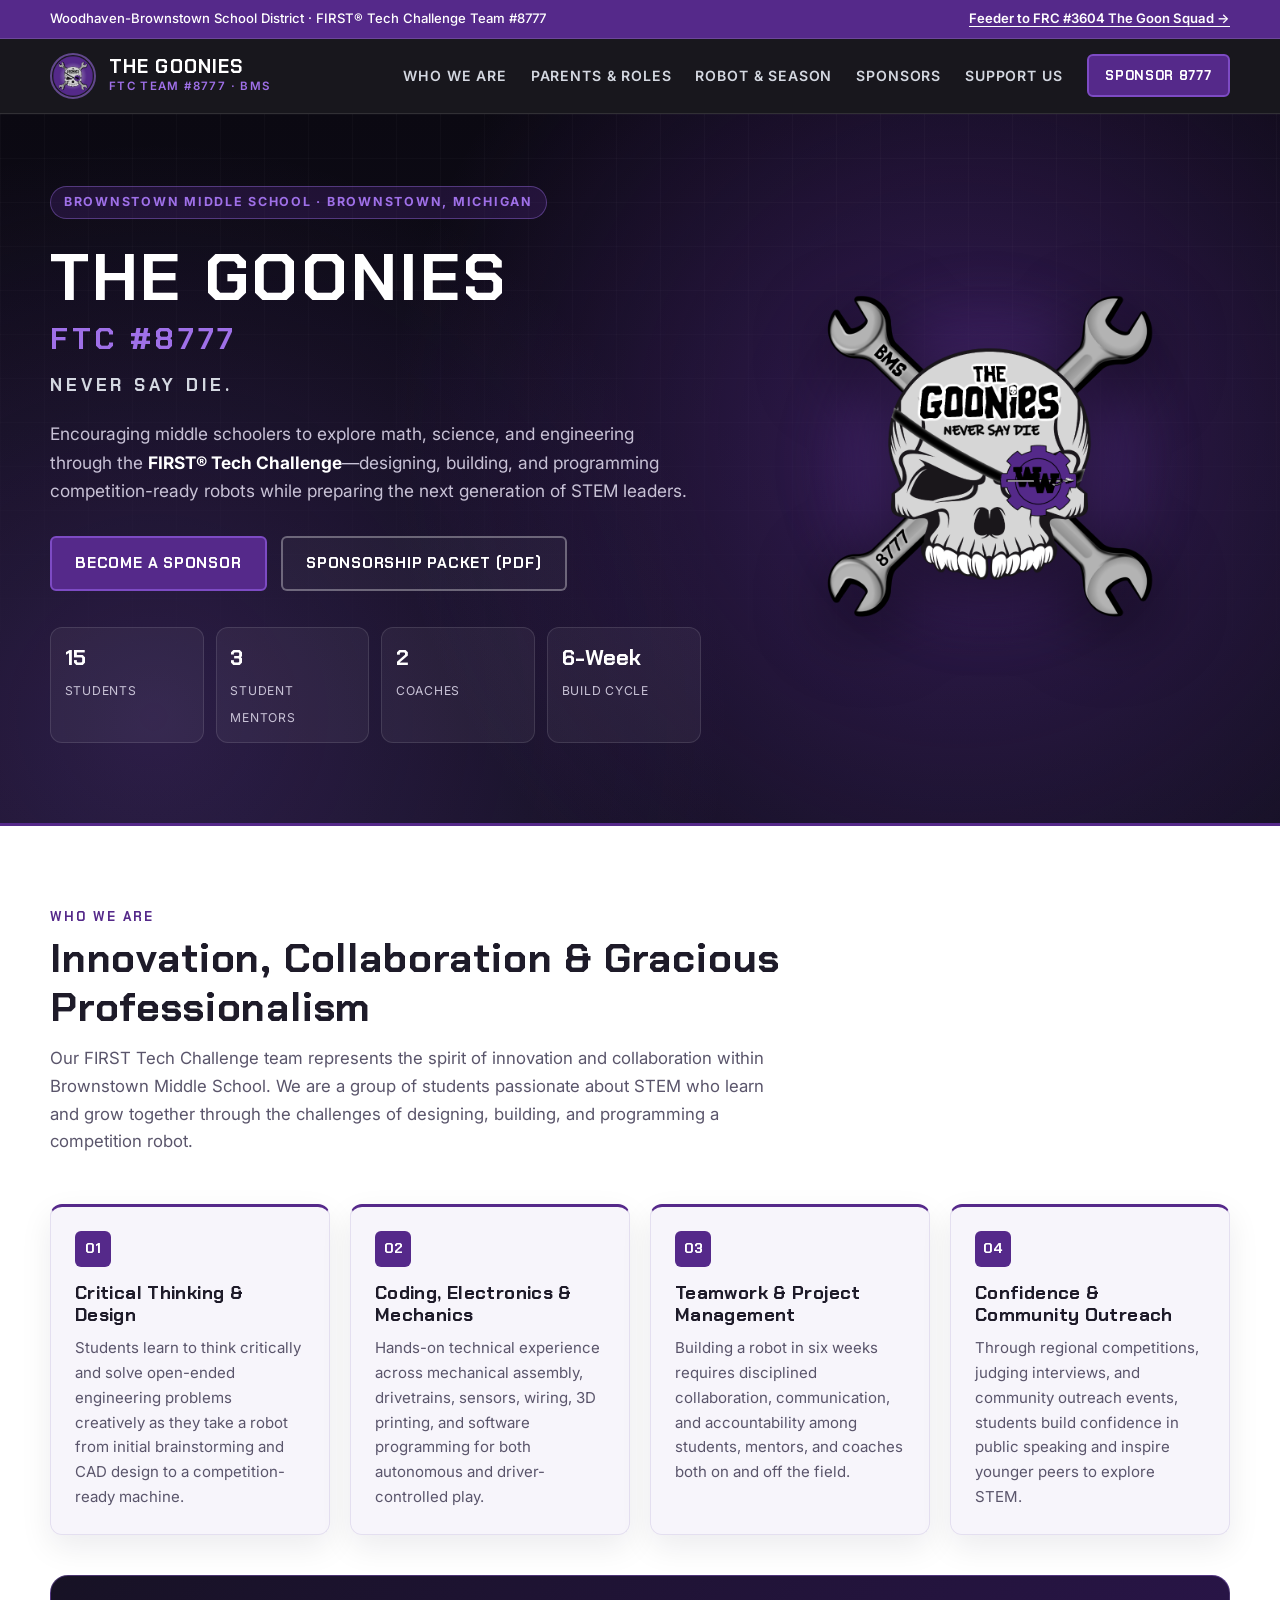
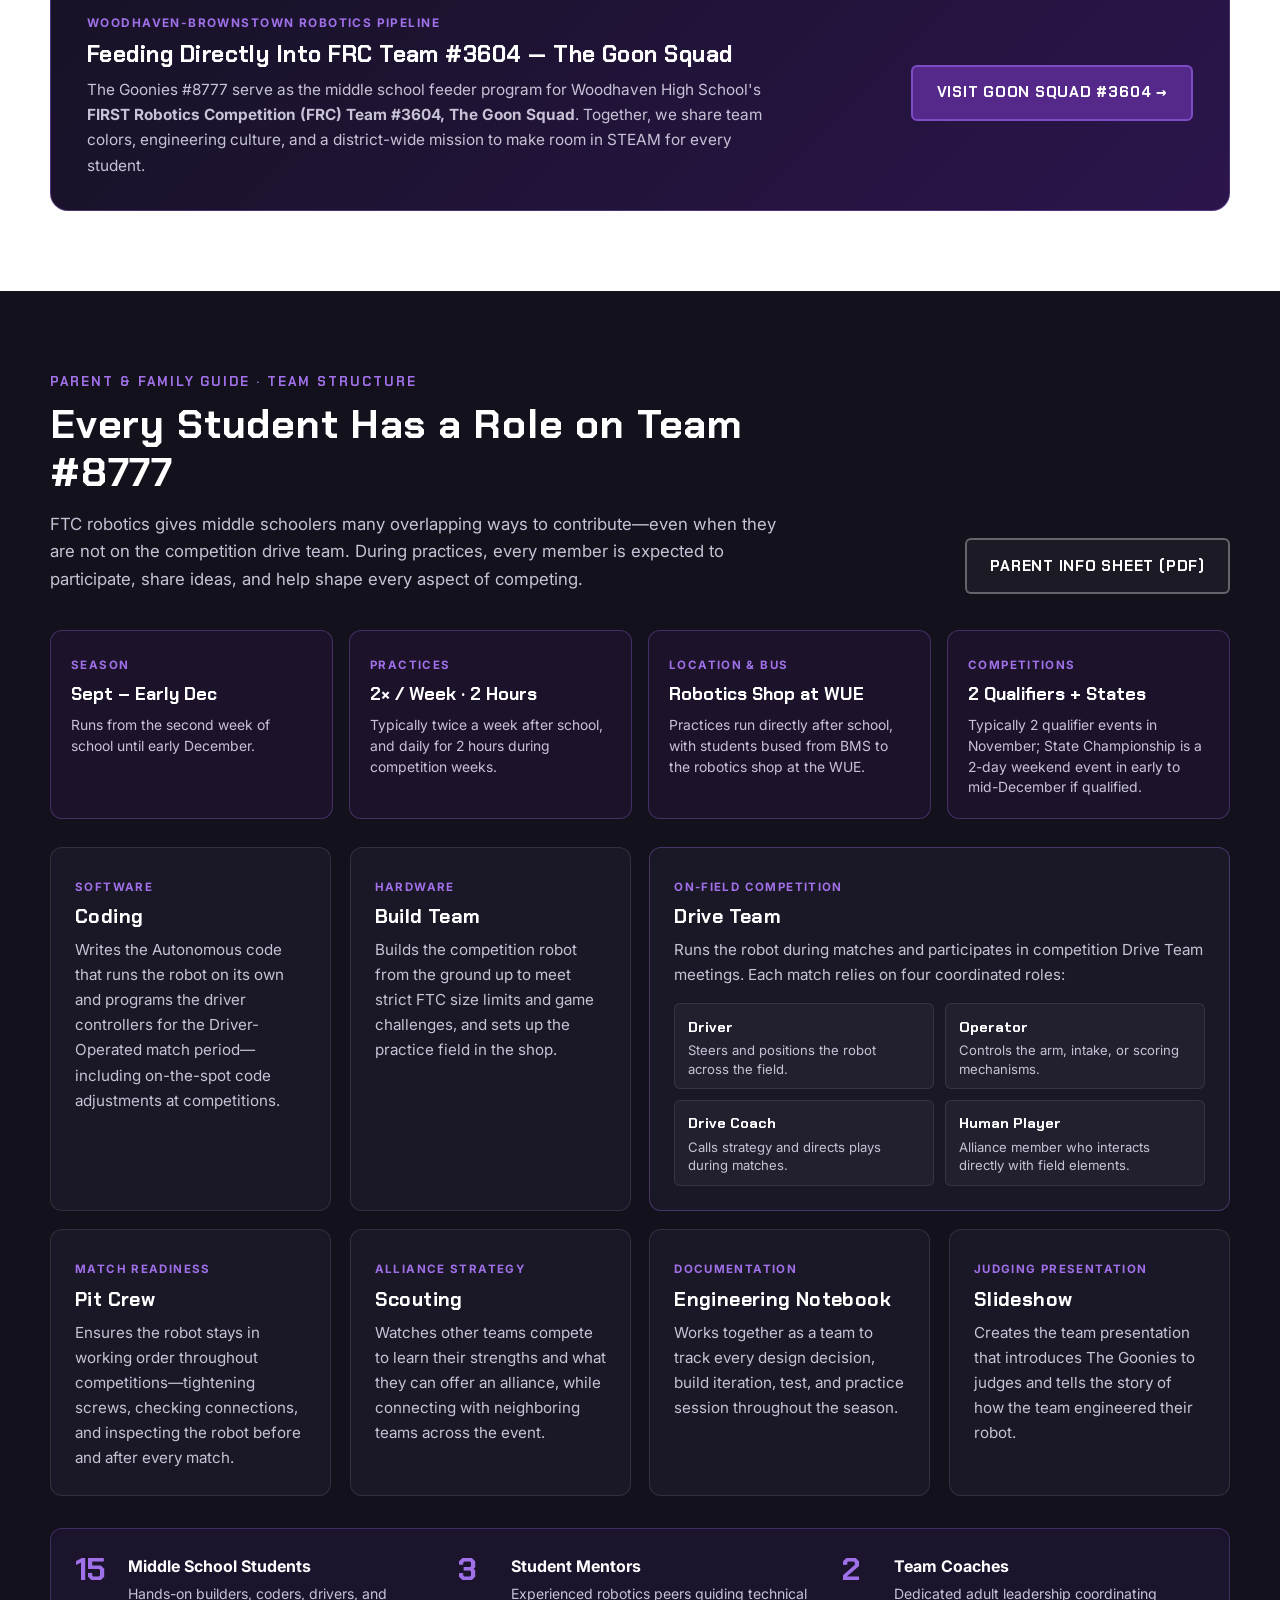
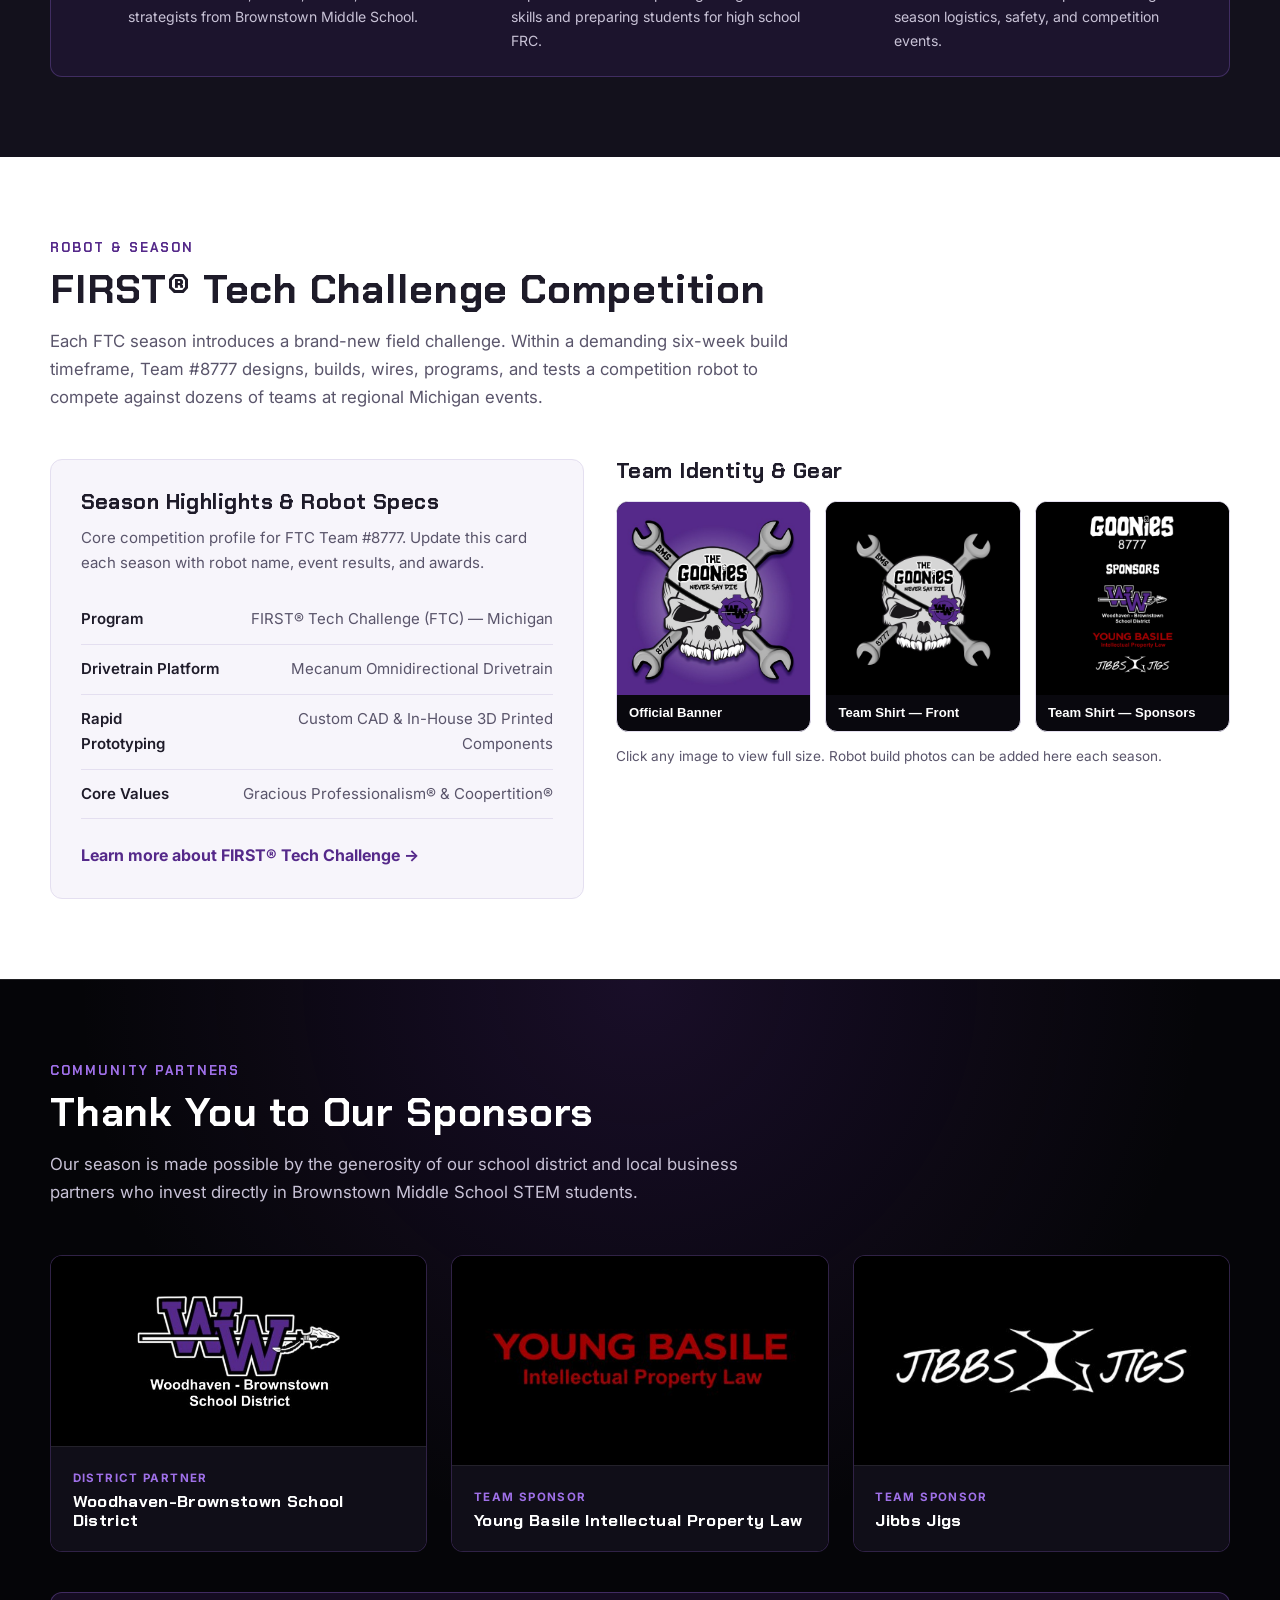
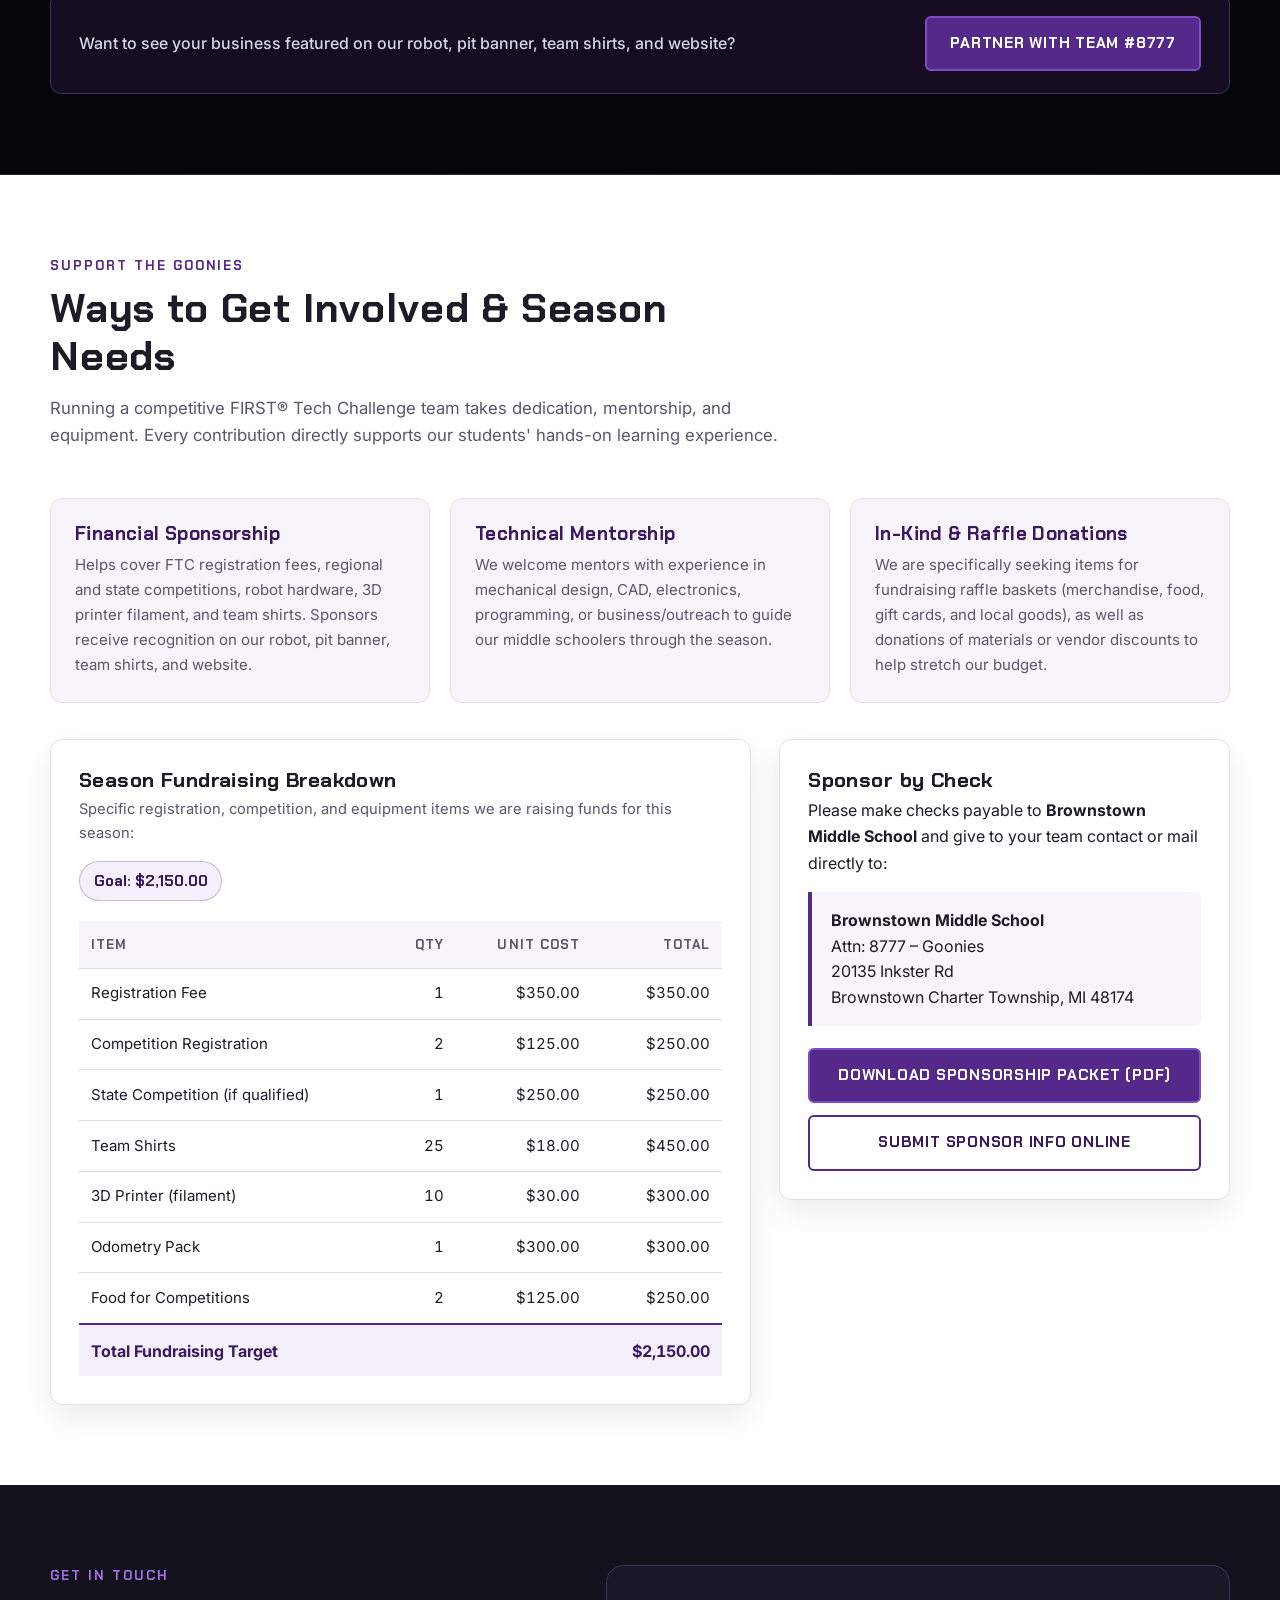
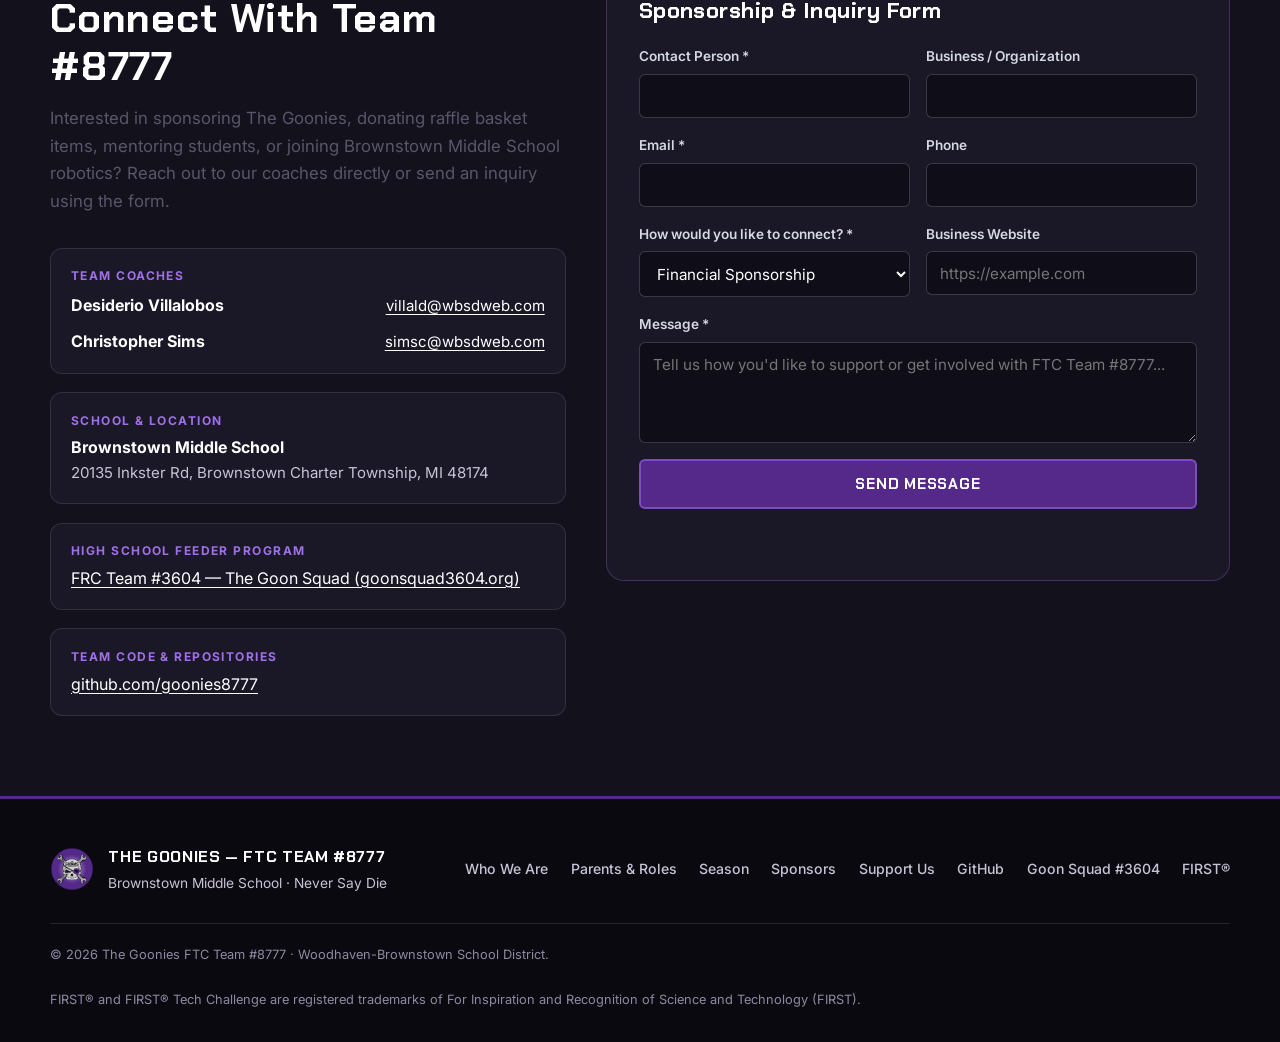
==== commit 2a0018f5: "Update sponsor links, current season budget, coaches, and parent roles guide" ====
--- a/index.html
+++ b/index.html
@@ -67,7 +67,7 @@
       <nav class="primary-nav" id="primary-nav" aria-label="Primary Navigation">
         <ul class="nav-list">
           <li><a href="#about">Who We Are</a></li>
-          <li><a href="#team">Team Structure</a></li>
+          <li><a href="#team">Parents &amp; Roles</a></li>
           <li><a href="#season">Robot &amp; Season</a></li>
           <li><a href="#sponsors">Sponsors</a></li>
           <li><a href="#fundraising">Support Us</a></li>
@@ -219,43 +219,136 @@
       </div>
     </section>
 
-    <!-- Team Organization Section -->
+    <!-- Team Roles & Parent Guide Section -->
     <section class="section section--dark" id="team">
       <div class="container">
-        <div class="section-header section-header--light">
-          <p class="section-eyebrow section-eyebrow--light">Team Organization</p>
-          <h2 class="section-title">How Team #8777 Operates</h2>
-          <p class="section-intro">
-            Like an engineering organization, our 15 middle school students divide into specialized
-            sub-teams supported by 3 student mentors and 2 coaches.
-          </p>
-        </div>
-
-        <div class="subteams-grid">
+        <div class="section-header-row">
+          <div class="section-header section-header--light">
+            <p class="section-eyebrow section-eyebrow--light">Parent &amp; Family Guide · Team Structure</p>
+            <h2 class="section-title">Every Student Has a Role on Team #8777</h2>
+            <p class="section-intro">
+              FTC robotics gives middle schoolers many overlapping ways to contribute—even when they
+              are not on the competition drive team. During practices, every member is expected to
+              participate, share ideas, and help shape every aspect of competing.
+            </p>
+          </div>
+          <div class="section-header-row__action">
+            <a
+              href="assets/docs/Goonies-8777-Basic-Information-Sheet.pdf"
+              target="_blank"
+              rel="noopener noreferrer"
+              class="btn btn--outline-light"
+            >
+              Parent Info Sheet (PDF)
+            </a>
+          </div>
+        </div>
+
+        <!-- Parent Quick-Reference Schedule -->
+        <div class="parent-schedule-grid" aria-label="Season and Practice Schedule for Parents">
+          <div class="schedule-card">
+            <span class="schedule-card__label">Season</span>
+            <strong>Sept – Early Dec</strong>
+            <p>Runs from the second week of school until early December.</p>
+          </div>
+          <div class="schedule-card">
+            <span class="schedule-card__label">Practices</span>
+            <strong>2× / Week · 2 Hours</strong>
+            <p>Typically twice a week after school, and daily for 2 hours during competition weeks.</p>
+          </div>
+          <div class="schedule-card">
+            <span class="schedule-card__label">Location &amp; Bus</span>
+            <strong>Robotics Shop at WUE</strong>
+            <p>Practices run directly after school, with students bused from BMS to the robotics shop at the WUE.</p>
+          </div>
+          <div class="schedule-card">
+            <span class="schedule-card__label">Competitions</span>
+            <strong>2 Qualifiers + States</strong>
+            <p>Typically 2 qualifier events in November; State Championship is a 2-day weekend event in early to mid-December if qualified.</p>
+          </div>
+        </div>
+
+        <!-- 7 Overlapping Student Roles -->
+        <div class="roles-grid">
           <article class="dark-card">
-            <span class="dark-card__tag">Sub-Team</span>
-            <h3>Programming</h3>
-            <p>
-              Develops autonomous routines, driver-controlled tele-op mappings, motor and servo tuning,
-              and sensor integration to make the robot reliable under match pressure.
+            <span class="dark-card__tag">Software</span>
+            <h3>Coding</h3>
+            <p>
+              Writes the Autonomous code that runs the robot on its own and programs the driver
+              controllers for the Driver-Operated match period—including on-the-spot code adjustments
+              at competitions.
             </p>
           </article>
 
           <article class="dark-card">
-            <span class="dark-card__tag">Sub-Team</span>
-            <h3>Mechanical</h3>
-            <p>
-              Prototypes, fabricates, and assembles our mecanum drivetrain, scoring mechanisms, and
-              custom 3D-printed components while maintaining the robot in the competition pit.
-            </p>
+            <span class="dark-card__tag">Hardware</span>
+            <h3>Build Team</h3>
+            <p>
+              Builds the competition robot from the ground up to meet strict FTC size limits and game
+              challenges, and sets up the practice field in the shop.
+            </p>
+          </article>
+
+          <article class="dark-card dark-card--wide">
+            <span class="dark-card__tag">On-Field Competition</span>
+            <h3>Drive Team</h3>
+            <p>
+              Runs the robot during matches and participates in competition Drive Team meetings. Each
+              match relies on four coordinated roles:
+            </p>
+            <div class="subrole-list">
+              <div class="subrole-item">
+                <strong>Driver</strong>
+                <span>Steers and positions the robot across the field.</span>
+              </div>
+              <div class="subrole-item">
+                <strong>Operator</strong>
+                <span>Controls the arm, intake, or scoring mechanisms.</span>
+              </div>
+              <div class="subrole-item">
+                <strong>Drive Coach</strong>
+                <span>Calls strategy and directs plays during matches.</span>
+              </div>
+              <div class="subrole-item">
+                <strong>Human Player</strong>
+                <span>Alliance member who interacts directly with field elements.</span>
+              </div>
+            </div>
           </article>
 
           <article class="dark-card">
-            <span class="dark-card__tag">Sub-Team</span>
-            <h3>Business &amp; Strategy</h3>
-            <p>
-              Manages sponsorships, community outreach, pit presentation, judging portfolios, and match
-              strategy so the team is prepared both technically and operationally.
+            <span class="dark-card__tag">Match Readiness</span>
+            <h3>Pit Crew</h3>
+            <p>
+              Ensures the robot stays in working order throughout competitions—tightening screws,
+              checking connections, and inspecting the robot before and after every match.
+            </p>
+          </article>
+
+          <article class="dark-card">
+            <span class="dark-card__tag">Alliance Strategy</span>
+            <h3>Scouting</h3>
+            <p>
+              Watches other teams compete to learn their strengths and what they can offer an
+              alliance, while connecting with neighboring teams across the event.
+            </p>
+          </article>
+
+          <article class="dark-card">
+            <span class="dark-card__tag">Documentation</span>
+            <h3>Engineering Notebook</h3>
+            <p>
+              Works together as a team to track every design decision, build iteration, test, and
+              practice session throughout the season.
+            </p>
+          </article>
+
+          <article class="dark-card">
+            <span class="dark-card__tag">Judging Presentation</span>
+            <h3>Slideshow</h3>
+            <p>
+              Creates the team presentation that introduces The Goonies to judges and tells the story
+              of how the team engineered their robot.
             </p>
           </article>
         </div>
@@ -399,17 +492,24 @@
 
         <div class="sponsors-grid">
           <article class="sponsor-card">
-            <div class="sponsor-card__logo-wrap">
-              <img
-                src="assets/images/sponsor-wbsd.png"
-                alt="Woodhaven-Brownstown School District Logo"
-                loading="lazy"
-              />
-            </div>
-            <div class="sponsor-card__meta">
-              <span class="sponsor-tier">District Partner</span>
-              <h3>Woodhaven-Brownstown School District</h3>
-            </div>
+            <a
+              href="https://www.mywbsd.org/"
+              target="_blank"
+              rel="noopener noreferrer"
+              class="sponsor-card__link-wrap"
+            >
+              <div class="sponsor-card__logo-wrap">
+                <img
+                  src="assets/images/sponsor-wbsd.png"
+                  alt="Woodhaven-Brownstown School District Logo"
+                  loading="lazy"
+                />
+              </div>
+              <div class="sponsor-card__meta">
+                <span class="sponsor-tier">District Partner</span>
+                <h3>Woodhaven-Brownstown School District</h3>
+              </div>
+            </a>
           </article>
 
           <article class="sponsor-card">
@@ -434,17 +534,24 @@
           </article>
 
           <article class="sponsor-card">
-            <div class="sponsor-card__logo-wrap">
-              <img
-                src="assets/images/sponsor-jibbs-jigs.png"
-                alt="Jibbs Jigs Logo"
-                loading="lazy"
-              />
-            </div>
-            <div class="sponsor-card__meta">
-              <span class="sponsor-tier">Team Sponsor</span>
-              <h3>Jibbs Jigs</h3>
-            </div>
+            <a
+              href="https://www.jibbsjigs.com/"
+              target="_blank"
+              rel="noopener noreferrer"
+              class="sponsor-card__link-wrap"
+            >
+              <div class="sponsor-card__logo-wrap">
+                <img
+                  src="assets/images/sponsor-jibbs-jigs.png"
+                  alt="Jibbs Jigs Logo"
+                  loading="lazy"
+                />
+              </div>
+              <div class="sponsor-card__meta">
+                <span class="sponsor-tier">Team Sponsor</span>
+                <h3>Jibbs Jigs</h3>
+              </div>
+            </a>
           </article>
         </div>
 
@@ -471,8 +578,9 @@
           <article class="way-card">
             <h3>Financial Sponsorship</h3>
             <p>
-              Helps fund robot kits, competition supplies, pit gear, and team shirts. Sponsors receive
-              recognition on our robot, pit banner, team shirts, and website.
+              Helps cover FTC registration fees, regional and state competitions, robot hardware,
+              3D printer filament, and team shirts. Sponsors receive recognition on our robot, pit
+              banner, team shirts, and website.
             </p>
           </article>
           <article class="way-card">
@@ -483,10 +591,11 @@
             </p>
           </article>
           <article class="way-card">
-            <h3>In-Kind Donations</h3>
-            <p>
-              Donations of tools, hardware, 3D printing supplies, or vendor discounts help us stretch
-              our budget further and keep students building.
+            <h3>In-Kind &amp; Raffle Donations</h3>
+            <p>
+              We are specifically seeking items for fundraising raffle baskets (merchandise, food,
+              gift cards, and local goods), as well as donations of materials or vendor discounts to
+              help stretch our budget.
             </p>
           </article>
         </div>
@@ -497,9 +606,9 @@
             <div class="budget-card__header">
               <div>
                 <h3>Season Fundraising Breakdown</h3>
-                <p>Specific equipment and team items we are actively raising funds for:</p>
-              </div>
-              <span class="budget-total-badge">Goal: $3,462.98</span>
+                <p>Specific registration, competition, and equipment items we are raising funds for this season:</p>
+              </div>
+              <span class="budget-total-badge">Goal: $2,150.00</span>
             </div>
 
             <div class="table-wrap">
@@ -514,46 +623,52 @@
                 </thead>
                 <tbody>
                   <tr>
-                    <td>Mecanum Drivetrain Kit</td>
-                    <td class="num">2</td>
-                    <td class="num">$470.00</td>
-                    <td class="num">$940.00</td>
+                    <td>Registration Fee</td>
+                    <td class="num">1</td>
+                    <td class="num">$350.00</td>
+                    <td class="num">$350.00</td>
                   </tr>
                   <tr>
-                    <td>Pit Banner</td>
-                    <td class="num">1</td>
-                    <td class="num">$185.00</td>
-                    <td class="num">$185.00</td>
+                    <td>Competition Registration</td>
+                    <td class="num">2</td>
+                    <td class="num">$125.00</td>
+                    <td class="num">$250.00</td>
                   </tr>
                   <tr>
-                    <td>Pit Table Cloth</td>
+                    <td>State Competition (if qualified)</td>
                     <td class="num">1</td>
-                    <td class="num">$200.00</td>
-                    <td class="num">$200.00</td>
+                    <td class="num">$250.00</td>
+                    <td class="num">$250.00</td>
                   </tr>
                   <tr>
                     <td>Team Shirts</td>
-                    <td class="num">72</td>
-                    <td class="num">$17.50</td>
-                    <td class="num">$1,260.00</td>
+                    <td class="num">25</td>
+                    <td class="num">$18.00</td>
+                    <td class="num">$450.00</td>
                   </tr>
                   <tr>
-                    <td>3D Printer</td>
-                    <td class="num">2</td>
-                    <td class="num">$339.99</td>
-                    <td class="num">$679.98</td>
+                    <td>3D Printer (filament)</td>
+                    <td class="num">10</td>
+                    <td class="num">$30.00</td>
+                    <td class="num">$300.00</td>
                   </tr>
                   <tr>
-                    <td>Stackable Toolbox</td>
+                    <td>Odometry Pack</td>
+                    <td class="num">1</td>
+                    <td class="num">$300.00</td>
+                    <td class="num">$300.00</td>
+                  </tr>
+                  <tr>
+                    <td>Food for Competitions</td>
                     <td class="num">2</td>
-                    <td class="num">$99.00</td>
-                    <td class="num">$198.00</td>
+                    <td class="num">$125.00</td>
+                    <td class="num">$250.00</td>
                   </tr>
                 </tbody>
                 <tfoot>
                   <tr>
                     <th scope="row" colspan="3">Total Fundraising Target</th>
-                    <td class="num"><strong>$3,462.98</strong></td>
+                    <td class="num"><strong>$2,150.00</strong></td>
                   </tr>
                 </tfoot>
               </table>
@@ -598,15 +713,24 @@
           <p class="section-eyebrow section-eyebrow--light">Get In Touch</p>
           <h2 class="section-title">Connect With Team #8777</h2>
           <p class="section-intro">
-            Interested in sponsoring The Goonies, mentoring students, donating equipment, or joining
-            Brownstown Middle School robotics? Send us a message and Coach Christopher Sims or a team
-            representative will follow up.
+            Interested in sponsoring The Goonies, donating raffle basket items, mentoring students,
+            or joining Brownstown Middle School robotics? Reach out to our coaches directly or send
+            an inquiry using the form.
           </p>
 
           <div class="contact-details">
             <div class="contact-detail">
-              <span class="contact-detail__label">Team Contact</span>
-              <strong>Christopher Sims</strong>
+              <span class="contact-detail__label">Team Coaches</span>
+              <ul class="coach-list">
+                <li>
+                  <strong>Desiderio Villalobos</strong>
+                  <a href="mailto:villald@wbsdweb.com" class="light-link">villald@wbsdweb.com</a>
+                </li>
+                <li>
+                  <strong>Christopher Sims</strong>
+                  <a href="mailto:simsc@wbsdweb.com" class="light-link">simsc@wbsdweb.com</a>
+                </li>
+              </ul>
             </div>
             <div class="contact-detail">
               <span class="contact-detail__label">School &amp; Location</span>
@@ -638,13 +762,14 @@
           </div>
         </div>
 
-        <!-- Netlify Forms Enabled Inquiry Form -->
+        <!-- Sponsorship & Inquiry Form -->
         <div class="contact-form-card">
           <h3>Sponsorship &amp; Inquiry Form</h3>
           <form
             name="goonies-8777-contact"
             method="POST"
             data-netlify="true"
+            data-mailto="villald@wbsdweb.com,simsc@wbsdweb.com"
             netlify-honeypot="bot-field"
             class="contact-form"
             id="contact-form"
@@ -681,6 +806,7 @@
                 <label for="inquiry-type">How would you like to connect? *</label>
                 <select id="inquiry-type" name="inquiry_type" required>
                   <option value="Financial Sponsorship">Financial Sponsorship</option>
+                  <option value="Raffle Basket Donation">Raffle Basket Donation (Items / Food / Gift Cards)</option>
                   <option value="Mentor Volunteer">Mentor Volunteer</option>
                   <option value="In-Kind Donation">In-Kind Donation / Discount</option>
                   <option value="Student / Parent Inquiry">Student / Parent Inquiry</option>
@@ -730,7 +856,7 @@
 
       <nav class="footer-links" aria-label="Footer Navigation">
         <a href="#about">Who We Are</a>
-        <a href="#team">Team</a>
+        <a href="#team">Parents &amp; Roles</a>
         <a href="#season">Season</a>
         <a href="#sponsors">Sponsors</a>
         <a href="#fundraising">Support Us</a>
--- a/styles.css
+++ b/styles.css
@@ -587,11 +587,66 @@
   flex-shrink: 0;
 }
 
-/* Team Structure */
-.subteams-grid {
-  display: grid;
-  grid-template-columns: repeat(3, minmax(0, 1fr));
-  gap: 1.35rem;
+/* Team Structure & Parent Guide */
+.section-header-row {
+  display: flex;
+  flex-wrap: wrap;
+  align-items: flex-end;
+  justify-content: space-between;
+  gap: 1.5rem;
+  margin-bottom: 2.25rem;
+}
+
+.section-header-row .section-header {
+  margin-bottom: 0;
+}
+
+.section-header-row__action {
+  flex-shrink: 0;
+}
+
+.parent-schedule-grid {
+  display: grid;
+  grid-template-columns: repeat(4, minmax(0, 1fr));
+  gap: 1rem;
+  margin-bottom: 1.75rem;
+}
+
+.schedule-card {
+  background: rgba(85, 41, 138, 0.14);
+  border: 1px solid rgba(159, 112, 232, 0.3);
+  border-radius: var(--radius-md);
+  padding: 1.2rem 1.25rem;
+}
+
+.schedule-card__label {
+  display: inline-block;
+  font-size: 0.72rem;
+  font-weight: 700;
+  text-transform: uppercase;
+  letter-spacing: 0.12em;
+  color: var(--purple-glow);
+  margin-bottom: 0.3rem;
+}
+
+.schedule-card strong {
+  display: block;
+  font-family: var(--font-display);
+  font-size: 1.12rem;
+  color: var(--white);
+  margin-bottom: 0.35rem;
+}
+
+.schedule-card p {
+  font-size: 0.87rem;
+  color: var(--muted-light);
+  line-height: 1.5;
+}
+
+.roles-grid {
+  display: grid;
+  grid-template-columns: repeat(4, minmax(0, 1fr));
+  gap: 1.15rem;
   margin-bottom: 2rem;
 }
 
@@ -599,7 +654,12 @@
   background: var(--dark-card);
   border: 1px solid var(--dark-border);
   border-radius: var(--radius-md);
-  padding: 1.75rem;
+  padding: 1.5rem;
+}
+
+.dark-card--wide {
+  grid-column: span 2;
+  border-color: rgba(159, 112, 232, 0.35);
 }
 
 .dark-card__tag {
@@ -609,13 +669,42 @@
   text-transform: uppercase;
   letter-spacing: 0.12em;
   color: var(--purple-glow);
-  margin-bottom: 0.65rem;
+  margin-bottom: 0.55rem;
 }
 
 .dark-card h3 {
-  font-size: 1.3rem;
-  margin-bottom: 0.65rem;
-  color: var(--white);
+  font-size: 1.22rem;
+  margin-bottom: 0.55rem;
+  color: var(--white);
+}
+
+.subrole-list {
+  display: grid;
+  grid-template-columns: repeat(2, minmax(0, 1fr));
+  gap: 0.65rem;
+  margin-top: 1rem;
+}
+
+.subrole-item {
+  background: rgba(255, 255, 255, 0.04);
+  border: 1px solid rgba(255, 255, 255, 0.09);
+  border-radius: var(--radius-sm);
+  padding: 0.65rem 0.8rem;
+}
+
+.subrole-item strong {
+  display: block;
+  font-family: var(--font-display);
+  font-size: 0.92rem;
+  color: var(--white);
+  margin-bottom: 0.15rem;
+}
+
+.subrole-item span {
+  display: block;
+  font-size: 0.82rem;
+  color: var(--muted-light);
+  line-height: 1.4;
 }
 
 .dark-card p {
@@ -1010,6 +1099,26 @@
 .contact-detail span:last-child {
   display: block;
   color: var(--muted-light);
+  font-size: 0.94rem;
+}
+
+.coach-list {
+  list-style: none;
+  margin: 0.35rem 0 0;
+  padding: 0;
+  display: grid;
+  gap: 0.6rem;
+}
+
+.coach-list li {
+  display: flex;
+  flex-wrap: wrap;
+  align-items: baseline;
+  justify-content: space-between;
+  gap: 0.25rem 1rem;
+}
+
+.coach-list a {
   font-size: 0.94rem;
 }
 
@@ -1217,7 +1326,9 @@
     width: min(100%, 310px);
   }
 
-  .pillars-grid {
+  .pillars-grid,
+  .parent-schedule-grid,
+  .roles-grid {
     grid-template-columns: repeat(2, minmax(0, 1fr));
   }
 
@@ -1253,12 +1364,17 @@
     gap: 0.85rem;
   }
 
-  .subteams-grid,
+  .parent-schedule-grid,
+  .roles-grid,
   .leadership-strip,
   .sponsors-grid,
   .ways-grid {
     grid-template-columns: 1fr;
   }
+
+  .dark-card--wide {
+    grid-column: span 1;
+  }
 }
 
 @media (max-width: 600px) {
@@ -1272,6 +1388,7 @@
 
   .hero__stats,
   .pillars-grid,
+  .subrole-list,
   .gallery-grid,
   .form-row {
     grid-template-columns: 1fr;
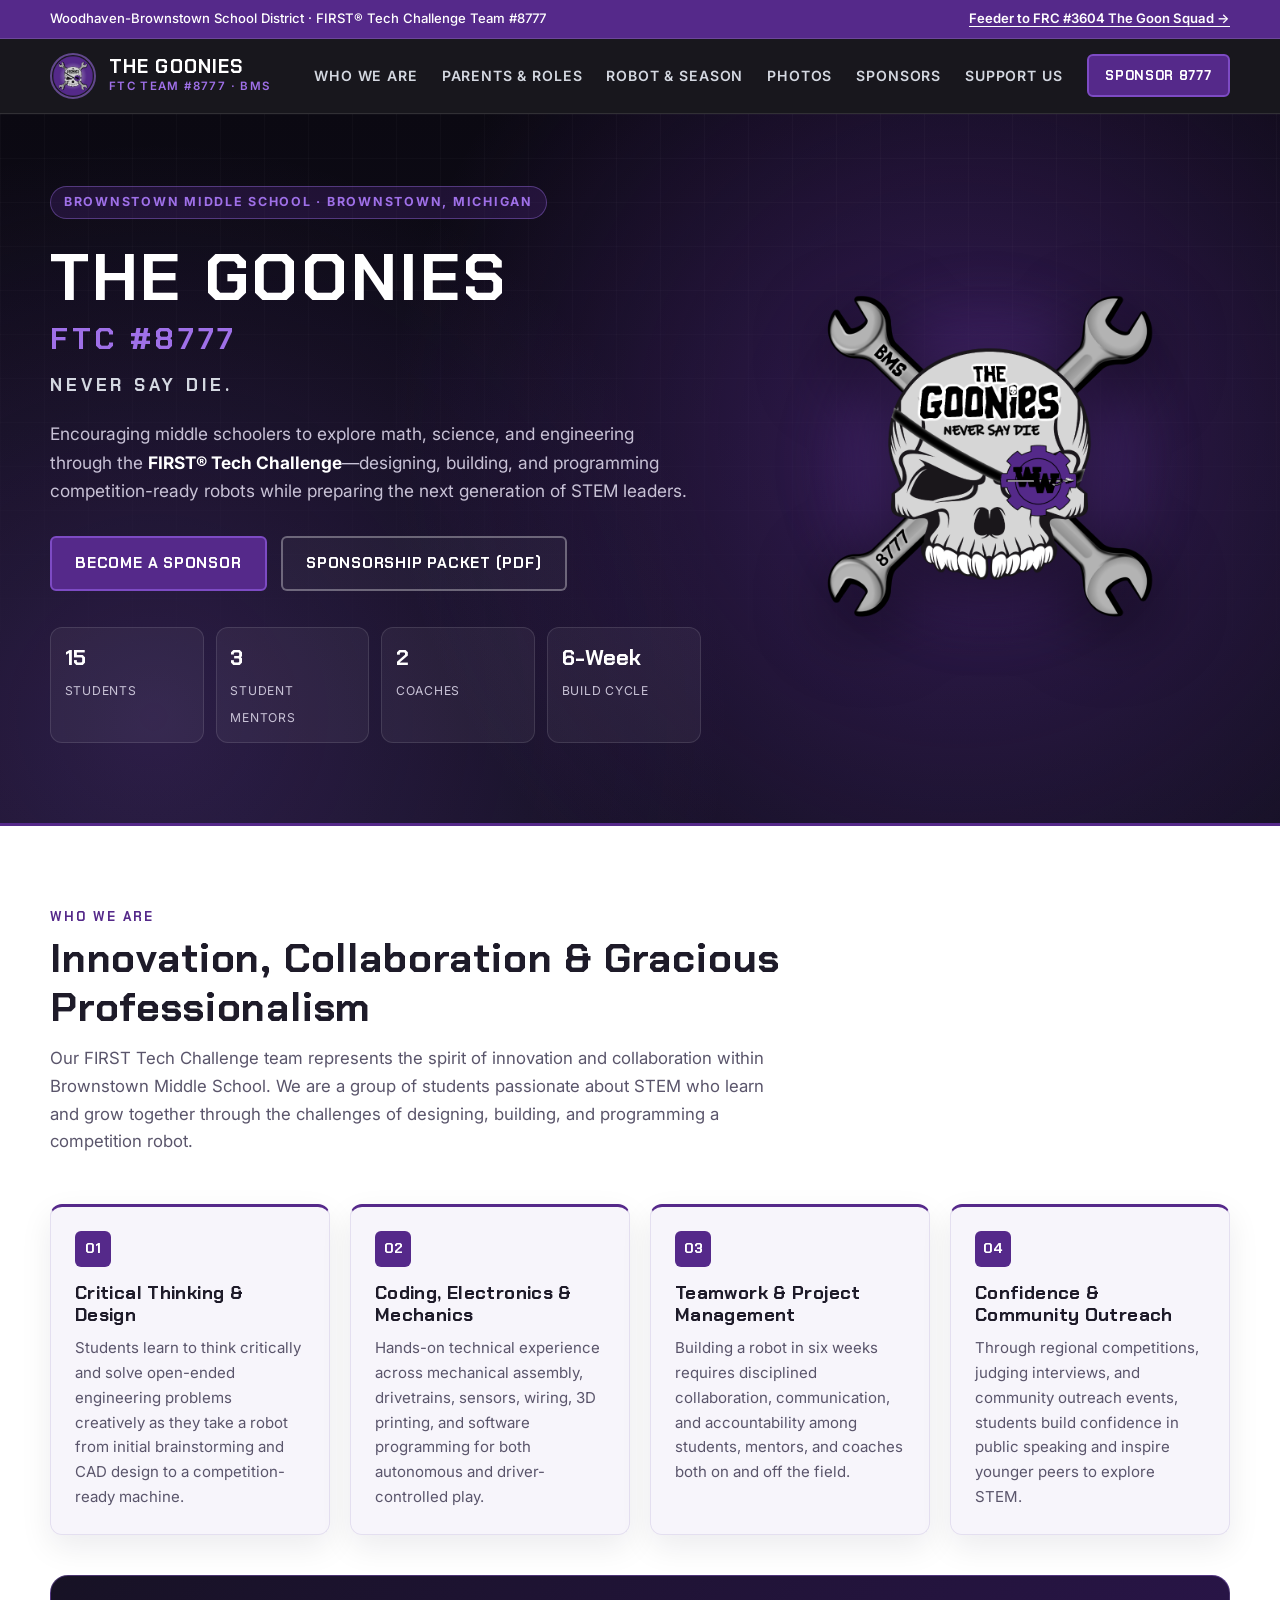
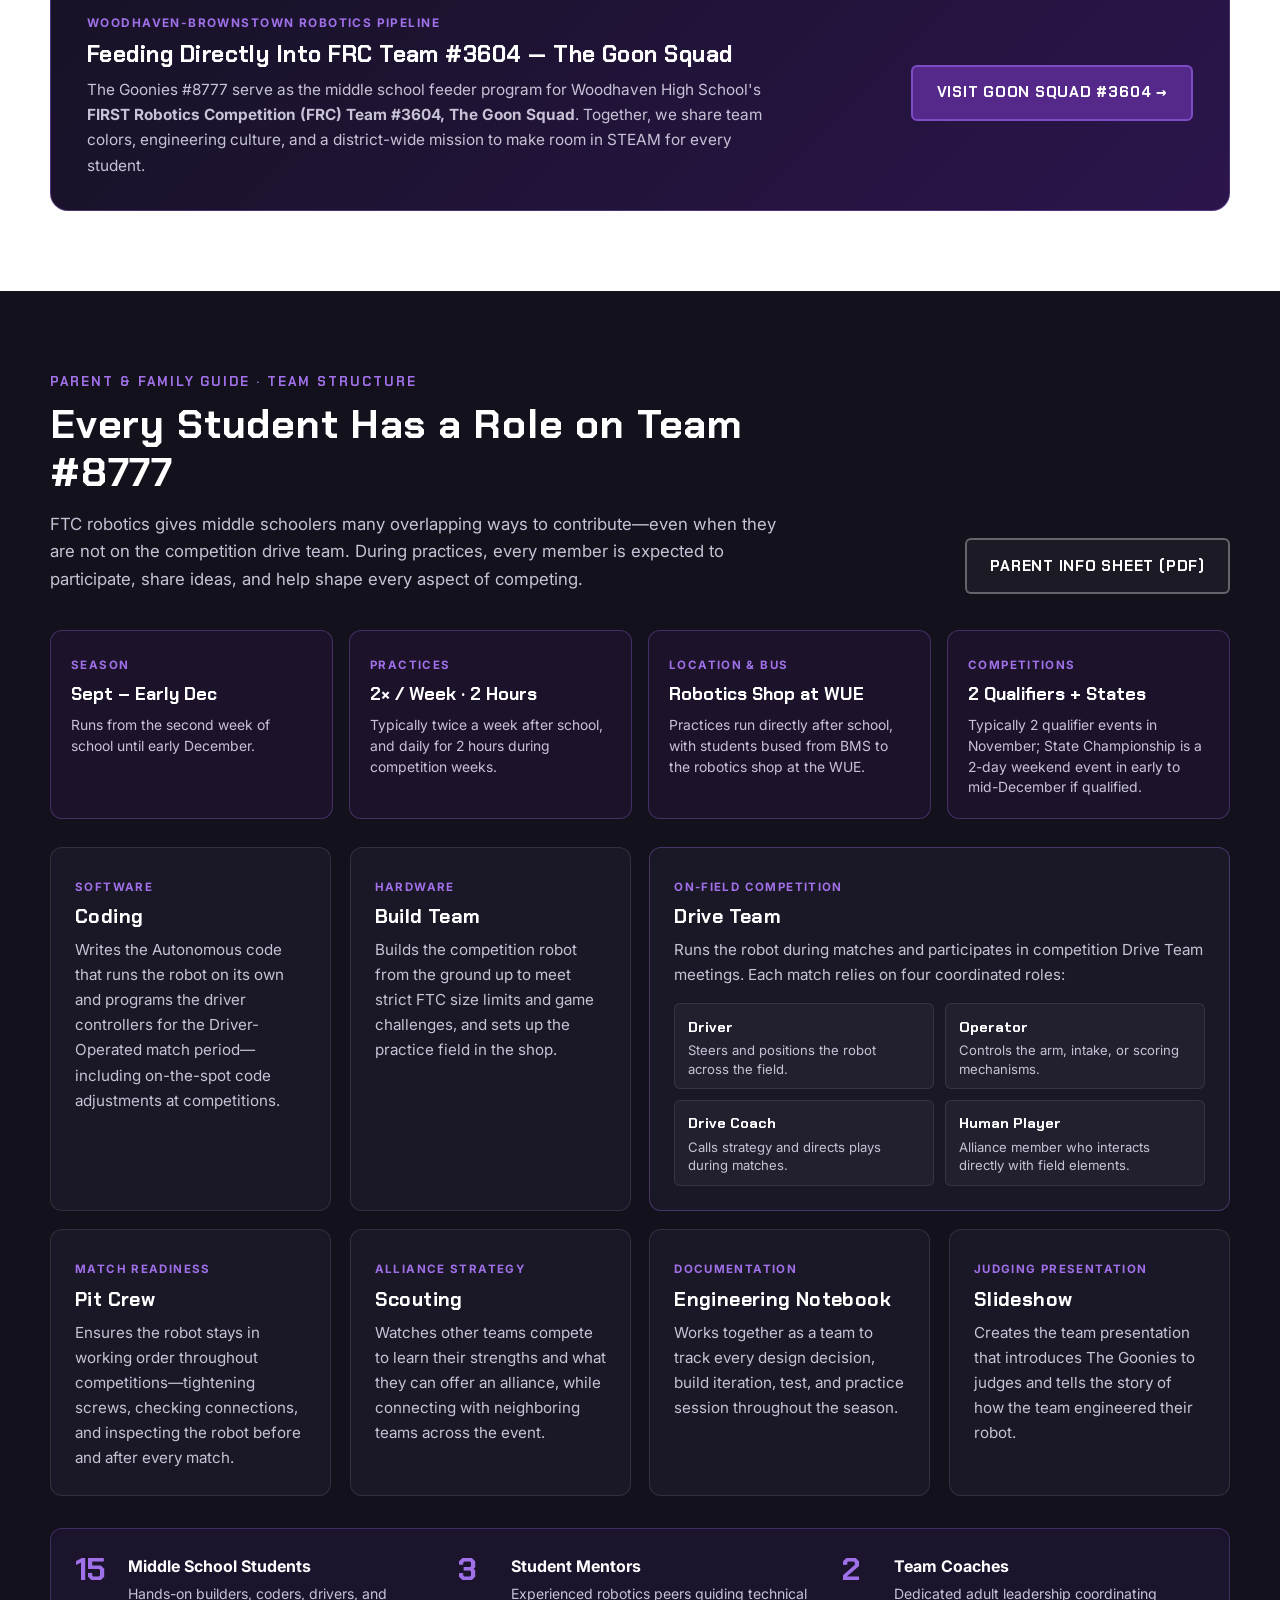
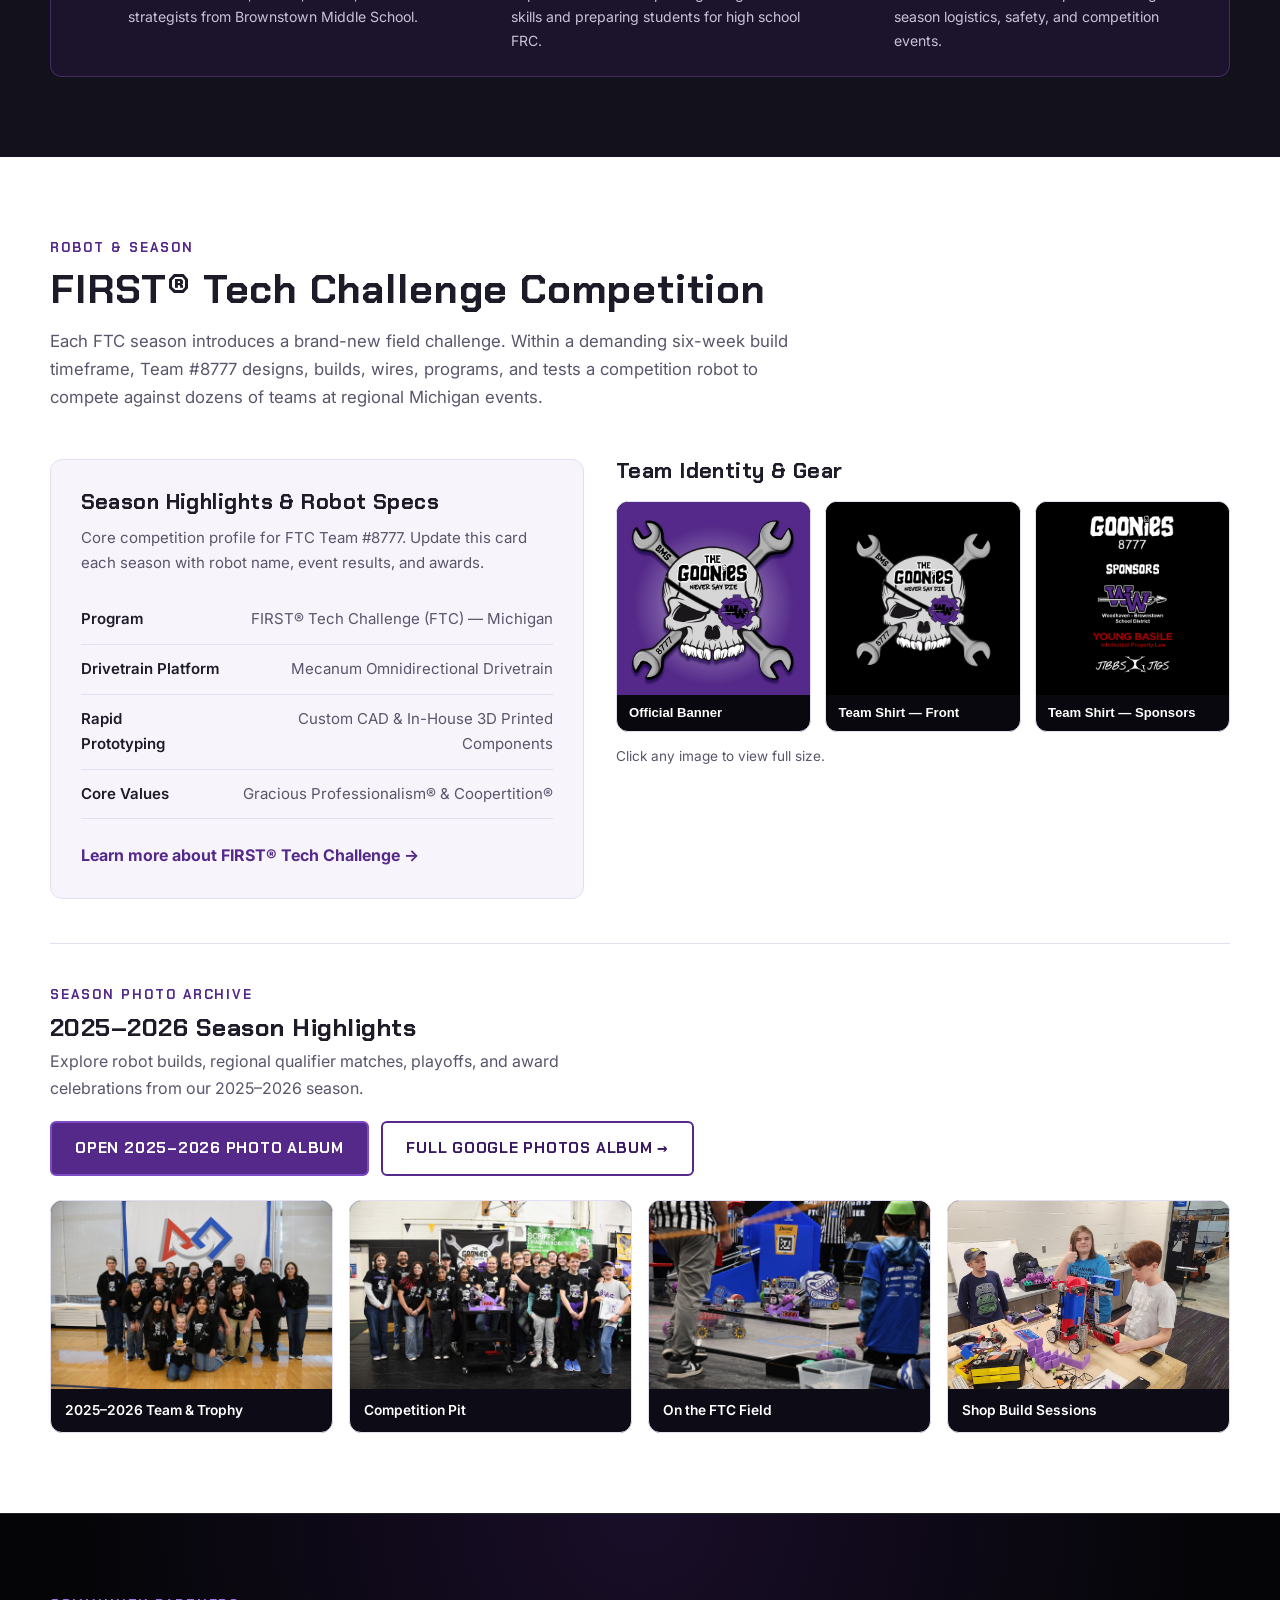
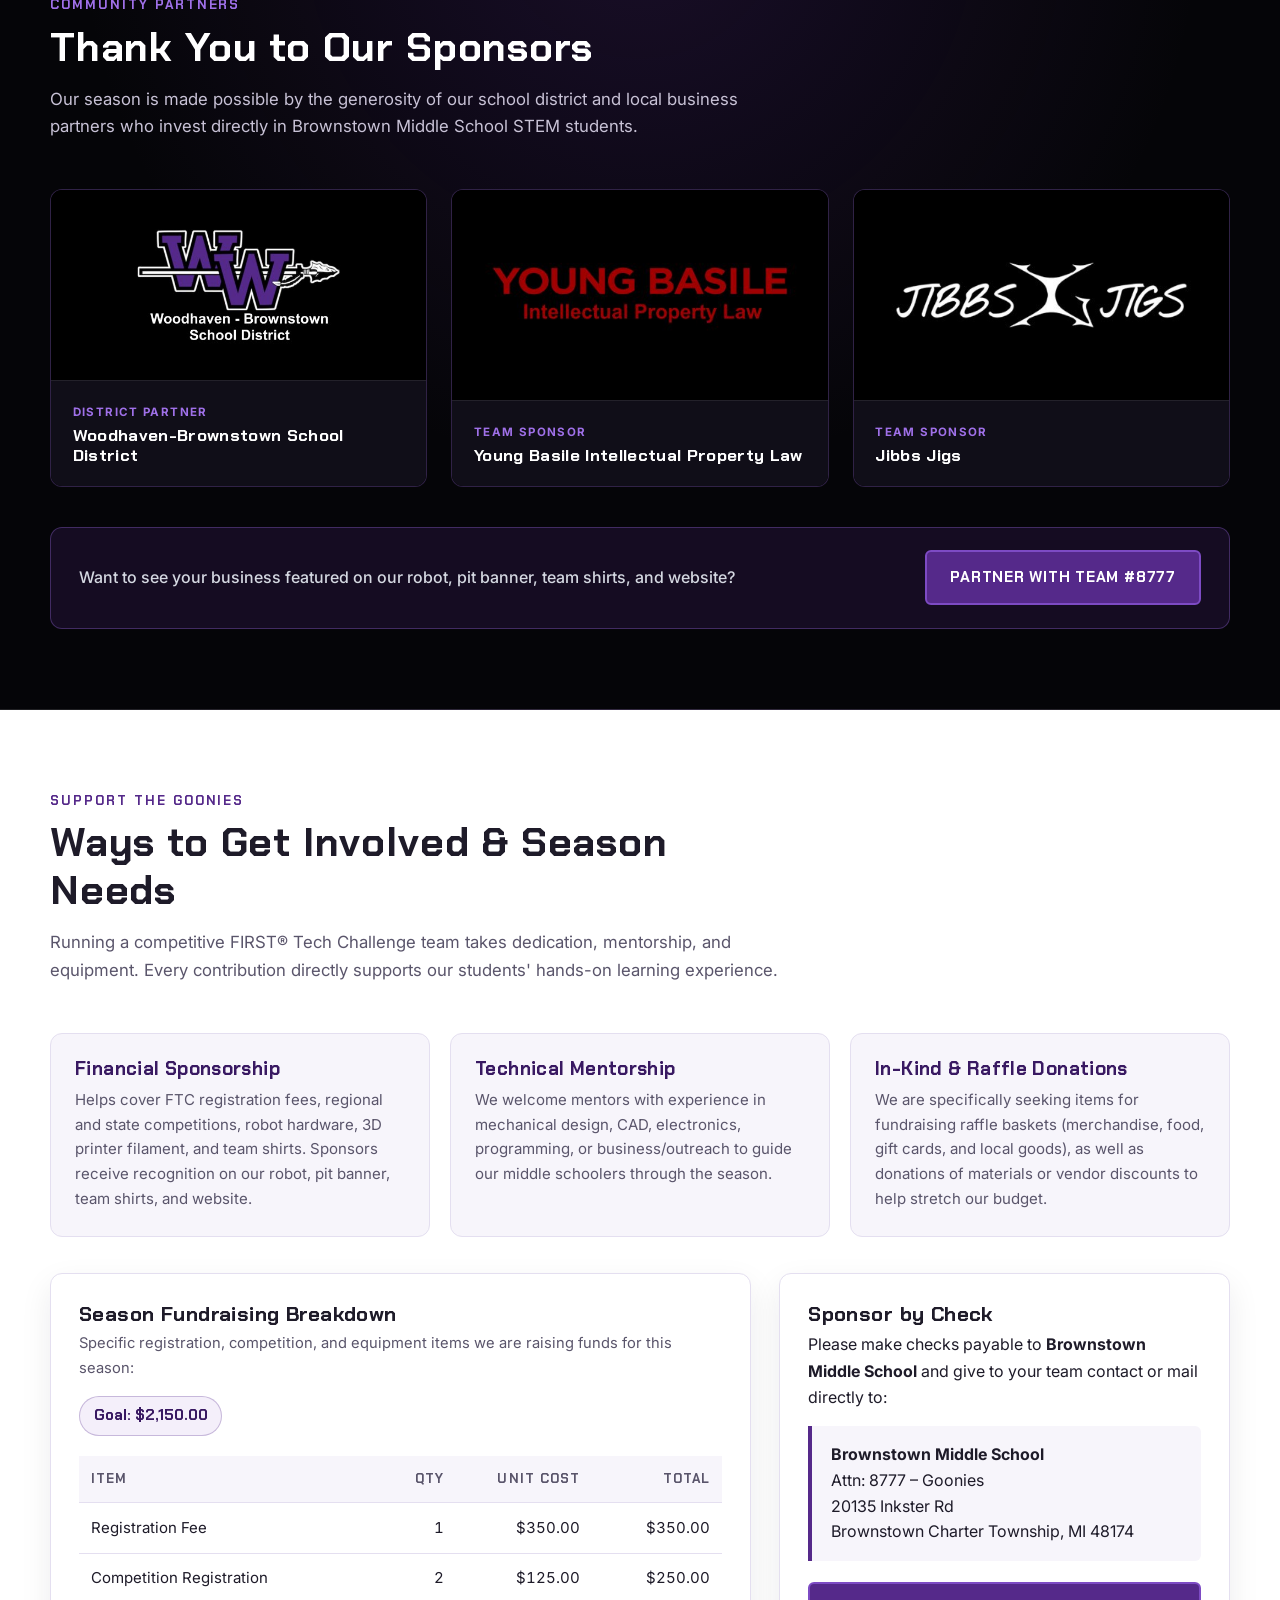
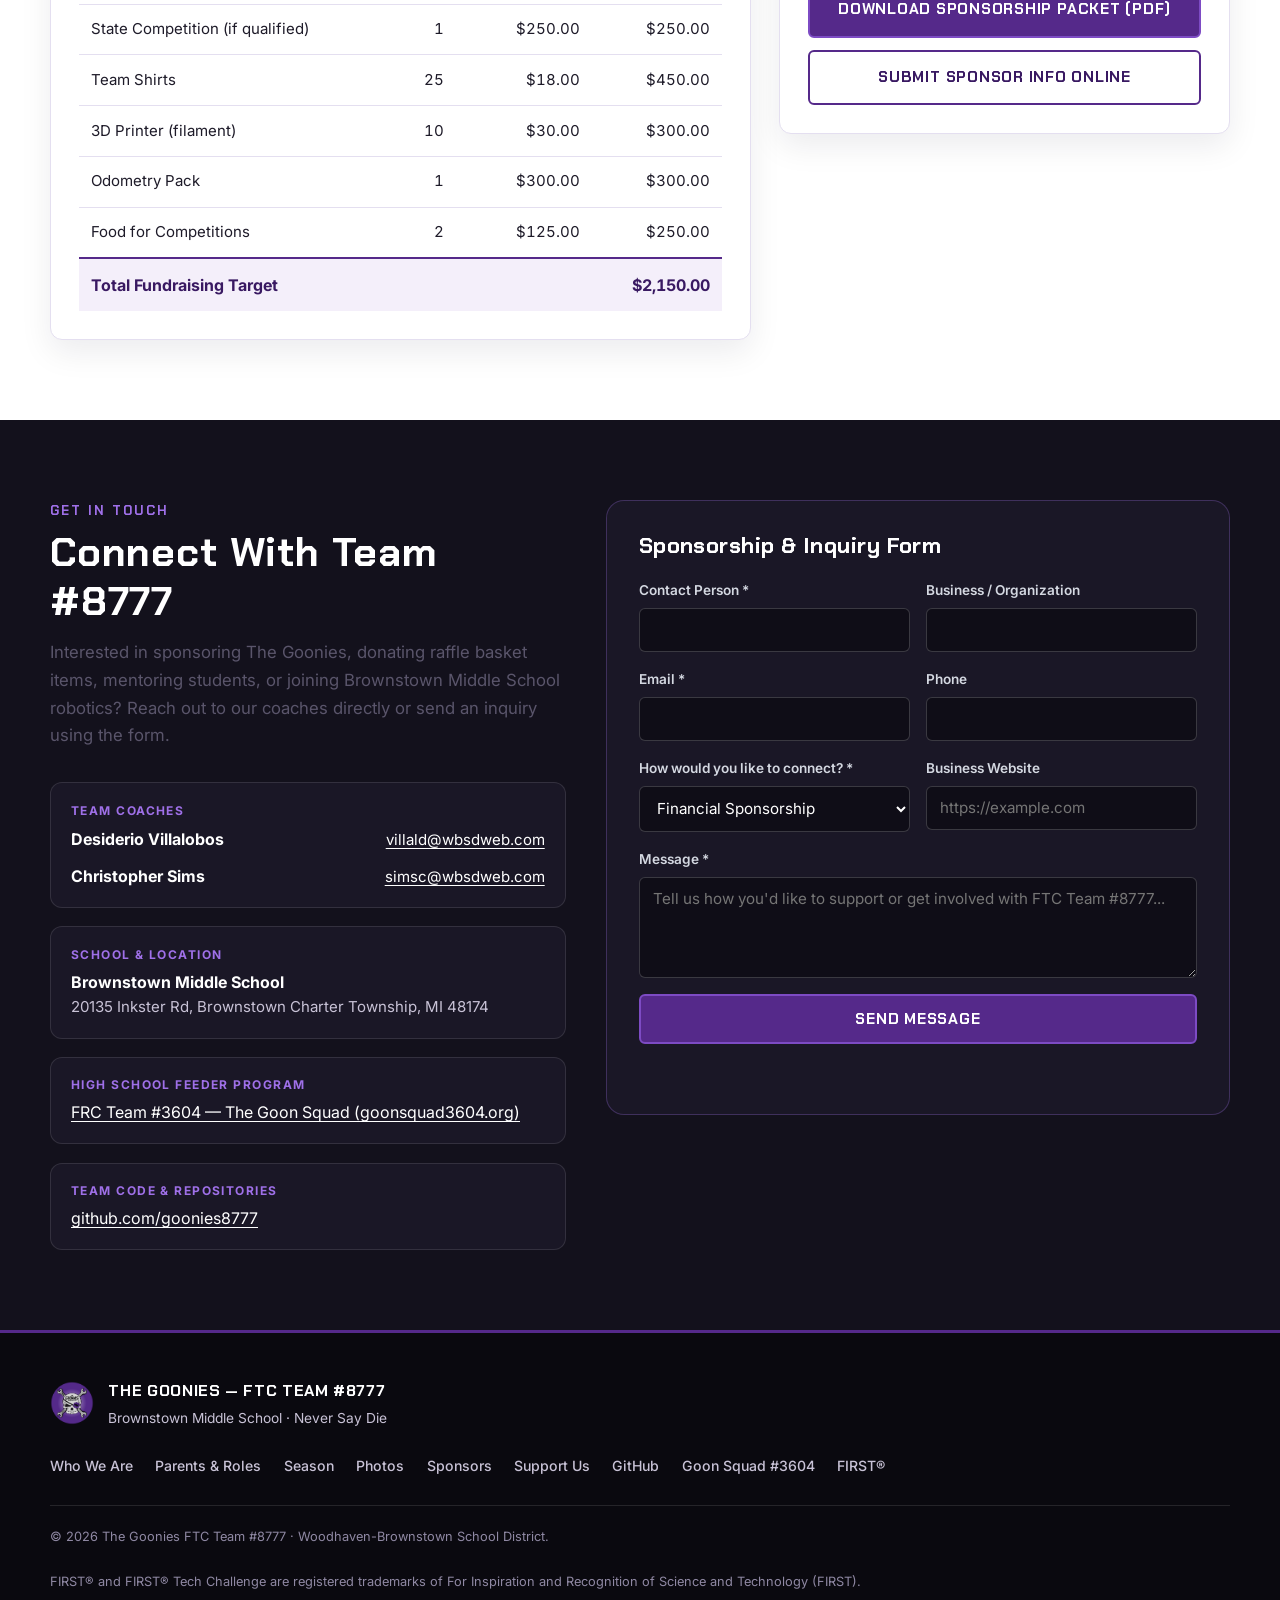
==== commit d38625bd: "Add 2025-2026 season photo album page and homepage highlights" ====
--- a/index.html
+++ b/index.html
@@ -69,6 +69,7 @@
           <li><a href="#about">Who We Are</a></li>
           <li><a href="#team">Parents &amp; Roles</a></li>
           <li><a href="#season">Robot &amp; Season</a></li>
+          <li><a href="photos-2025-2026.html">Photos</a></li>
           <li><a href="#sponsors">Sponsors</a></li>
           <li><a href="#fundraising">Support Us</a></li>
           <li><a href="#contact" class="btn btn--sm btn--primary">Sponsor 8777</a></li>
@@ -472,7 +473,69 @@
                 <span>Team Shirt — Sponsors</span>
               </button>
             </div>
-            <p class="gallery-hint">Click any image to view full size. Robot build photos can be added here each season.</p>
+            <p class="gallery-hint">Click any image to view full size.</p>
+          </div>
+        </div>
+
+        <!-- 2025-2026 Photo Album Preview -->
+        <div class="season-photos-preview">
+          <div class="season-photos-preview__header">
+            <div>
+              <p class="section-eyebrow">Season Photo Archive</p>
+              <h3>2025–2026 Season Highlights</h3>
+              <p>
+                Explore robot builds, regional qualifier matches, playoffs, and award celebrations
+                from our 2025–2026 season.
+              </p>
+            </div>
+            <div class="season-photos-preview__actions">
+              <a href="photos-2025-2026.html" class="btn btn--primary">
+                Open 2025–2026 Photo Album
+              </a>
+              <a
+                href="https://photos.app.goo.gl/qhLLqhg66otmuC6A7"
+                target="_blank"
+                rel="noopener noreferrer"
+                class="btn btn--outline-dark"
+              >
+                Full Google Photos Album &rarr;
+              </a>
+            </div>
+          </div>
+
+          <div class="preview-strip">
+            <a href="photos-2025-2026.html" class="preview-thumb">
+              <img
+                src="assets/images/season-2025-2026/01-team-trophy-portrait.jpg"
+                alt="The Goonies 8777 2025–2026 team portrait with trophy"
+                loading="lazy"
+              />
+              <span>2025–2026 Team &amp; Trophy</span>
+            </a>
+            <a href="photos-2025-2026.html" class="preview-thumb">
+              <img
+                src="assets/images/season-2025-2026/02-pit-banner-team.jpg"
+                alt="Team 8777 in the competition pit"
+                loading="lazy"
+              />
+              <span>Competition Pit</span>
+            </a>
+            <a href="photos-2025-2026.html" class="preview-thumb">
+              <img
+                src="assets/images/season-2025-2026/07-robot-on-field.jpg"
+                alt="Team 8777 robot competing on the FTC field"
+                loading="lazy"
+              />
+              <span>On the FTC Field</span>
+            </a>
+            <a href="photos-2025-2026.html" class="preview-thumb">
+              <img
+                src="assets/images/season-2025-2026/05-workbench-build.jpg"
+                alt="Students assembling the competition robot at the workbench"
+                loading="lazy"
+              />
+              <span>Shop Build Sessions</span>
+            </a>
           </div>
         </div>
       </div>
@@ -858,6 +921,7 @@
         <a href="#about">Who We Are</a>
         <a href="#team">Parents &amp; Roles</a>
         <a href="#season">Season</a>
+        <a href="photos-2025-2026.html">Photos</a>
         <a href="#sponsors">Sponsors</a>
         <a href="#fundraising">Support Us</a>
         <a href="https://github.com/goonies8777" target="_blank" rel="noopener noreferrer">GitHub</a>
@@ -874,10 +938,15 @@
   <!-- Lightbox Modal -->
   <div class="lightbox" id="lightbox" hidden role="dialog" aria-modal="true" aria-label="Image preview">
     <button type="button" class="lightbox__close" id="lightbox-close" aria-label="Close preview">&times;</button>
+    <button type="button" class="lightbox__nav lightbox__nav--prev" id="lightbox-prev" aria-label="Previous photo">&#8249;</button>
     <figure class="lightbox__figure">
       <img src="" alt="" id="lightbox-img" />
-      <figcaption id="lightbox-caption"></figcaption>
+      <figcaption>
+        <span id="lightbox-caption"></span>
+        <span class="lightbox__counter" id="lightbox-counter"></span>
+      </figcaption>
     </figure>
+    <button type="button" class="lightbox__nav lightbox__nav--next" id="lightbox-next" aria-label="Next photo">&#8250;</button>
   </div>
 
   <script src="script.js"></script>
--- a/styles.css
+++ b/styles.css
@@ -218,8 +218,16 @@
 }
 
 .nav-list a:not(.btn):hover,
-.nav-list a:not(.btn):focus-visible {
-  color: var(--white);
+.nav-list a:not(.btn):focus-visible,
+.nav-list a.is-active {
+  color: var(--white);
+}
+
+.nav-list a.is-active {
+  text-decoration: underline;
+  text-decoration-color: var(--purple-glow);
+  text-underline-offset: 6px;
+  text-decoration-thickness: 2px;
 }
 
 .nav-toggle {
@@ -1307,11 +1315,300 @@
   margin-top: 0.9rem;
   color: var(--silver);
   font-size: 0.95rem;
+  display: flex;
+  flex-wrap: wrap;
+  align-items: center;
+  justify-content: center;
+  gap: 0.45rem 1rem;
+}
+
+.lightbox__counter {
+  font-family: var(--font-display);
+  font-size: 0.85rem;
+  font-weight: 700;
+  color: var(--purple-glow);
+  letter-spacing: 0.08em;
+}
+
+.lightbox__nav {
+  position: absolute;
+  top: 50%;
+  transform: translateY(-50%);
+  width: 48px;
+  height: 48px;
+  border-radius: 50%;
+  border: 1px solid rgba(255, 255, 255, 0.3);
+  background: rgba(15, 13, 23, 0.72);
+  color: var(--white);
+  font-size: 2rem;
+  line-height: 1;
+  cursor: pointer;
+  display: grid;
+  place-items: center;
+  transition: background-color 0.2s ease, border-color 0.2s ease;
+}
+
+.lightbox__nav:hover {
+  background: var(--purple);
+  border-color: var(--purple-glow);
+}
+
+.lightbox__nav--prev {
+  left: 1.25rem;
+}
+
+.lightbox__nav--next {
+  right: 1.25rem;
+}
+
+/* Homepage 2025-2026 Photo Preview Strip */
+.season-photos-preview {
+  margin-top: 2.75rem;
+  padding-top: 2.5rem;
+  border-top: 1px solid var(--line);
+}
+
+.season-photos-preview__header {
+  display: flex;
+  flex-wrap: wrap;
+  align-items: flex-end;
+  justify-content: space-between;
+  gap: 1.25rem 2rem;
+  margin-bottom: 1.5rem;
+}
+
+.season-photos-preview__header h3 {
+  font-size: 1.55rem;
+  margin-bottom: 0.35rem;
+}
+
+.season-photos-preview__header p:last-child {
+  color: var(--muted);
+  max-width: 60ch;
+}
+
+.season-photos-preview__actions {
+  display: flex;
+  flex-wrap: wrap;
+  gap: 0.75rem;
+}
+
+.preview-strip {
+  display: grid;
+  grid-template-columns: repeat(4, minmax(0, 1fr));
+  gap: 1rem;
+}
+
+.preview-thumb {
+  display: block;
+  text-decoration: none;
+  background: #0d0b15;
+  border: 1px solid var(--line);
+  border-radius: var(--radius-md);
+  overflow: hidden;
+  transition: transform 0.18s ease, border-color 0.2s ease;
+}
+
+.preview-thumb:hover {
+  transform: translateY(-3px);
+  border-color: var(--purple);
+}
+
+.preview-thumb img {
+  width: 100%;
+  aspect-ratio: 3 / 2;
+  object-fit: cover;
+}
+
+.preview-thumb span {
+  display: block;
+  padding: 0.65rem 0.85rem;
+  color: var(--white);
+  font-size: 0.86rem;
+  font-weight: 600;
+}
+
+/* Dedicated Photo Album Page */
+.album-hero {
+  position: relative;
+  overflow: hidden;
+  background:
+    radial-gradient(circle at 75% 40%, rgba(85, 41, 138, 0.48), transparent 55%),
+    linear-gradient(180deg, #0b0912 0%, #161126 100%);
+  color: var(--white);
+  padding: 3.5rem 0 4rem;
+  border-bottom: 3px solid var(--purple);
+}
+
+.album-hero__inner {
+  position: relative;
+  display: grid;
+  grid-template-columns: 1.1fr 0.9fr;
+  align-items: center;
+  gap: 2.5rem;
+}
+
+.back-link {
+  display: inline-block;
+  font-size: 0.86rem;
+  font-weight: 600;
+  color: var(--silver);
+  text-decoration: none;
+  margin-bottom: 1rem;
+}
+
+.back-link:hover {
+  color: var(--white);
+  text-decoration: underline;
+}
+
+.album-hero__title {
+  font-size: clamp(2.1rem, 4.1vw, 3.25rem);
+  font-weight: 700;
+  color: var(--white);
+  margin-bottom: 1rem;
+}
+
+.season-switcher {
+  display: flex;
+  flex-wrap: wrap;
+  align-items: center;
+  gap: 0.65rem;
+  margin-top: 0.5rem;
+}
+
+.season-switcher__label {
+  font-size: 0.82rem;
+  font-weight: 700;
+  text-transform: uppercase;
+  letter-spacing: 0.1em;
+  color: var(--muted-light);
+}
+
+.season-pill {
+  display: inline-flex;
+  align-items: center;
+  font-family: var(--font-display);
+  font-size: 0.82rem;
+  font-weight: 700;
+  letter-spacing: 0.05em;
+  text-transform: uppercase;
+  padding: 0.4rem 0.9rem;
+  border-radius: 999px;
+  text-decoration: none;
+}
+
+.season-pill.is-current {
+  background: var(--purple);
+  color: var(--white);
+  border: 1px solid var(--purple-glow);
+}
+
+.season-pill.is-upcoming {
+  background: rgba(255, 255, 255, 0.06);
+  color: var(--muted-light);
+  border: 1px dashed rgba(255, 255, 255, 0.25);
+}
+
+.feature-photo-btn {
+  appearance: none;
+  display: block;
+  width: 100%;
+  padding: 0;
+  border: 2px solid rgba(159, 112, 232, 0.45);
+  border-radius: var(--radius-lg);
+  overflow: hidden;
+  background: #0b0912;
+  cursor: pointer;
+  text-align: left;
+  box-shadow: var(--shadow-glow);
+  transition: transform 0.2s ease, border-color 0.2s ease;
+}
+
+.feature-photo-btn:hover {
+  transform: translateY(-2px);
+  border-color: var(--purple-glow);
+}
+
+.feature-photo-btn img {
+  width: 100%;
+  aspect-ratio: 3 / 2;
+  object-fit: cover;
+}
+
+.feature-photo-btn__caption {
+  display: block;
+  padding: 0.75rem 1rem;
+  font-size: 0.84rem;
+  font-weight: 600;
+  color: var(--silver);
+  background: #120f1c;
+}
+
+.album-grid {
+  display: grid;
+  grid-template-columns: repeat(4, minmax(0, 1fr));
+  gap: 1.15rem;
+}
+
+.album-card {
+  appearance: none;
+  padding: 0;
+  border: 1px solid var(--line);
+  border-radius: var(--radius-md);
+  overflow: hidden;
+  background: var(--white);
+  text-align: left;
+  cursor: pointer;
+  box-shadow: var(--shadow-soft);
+  display: flex;
+  flex-direction: column;
+  transition: transform 0.18s ease, border-color 0.2s ease, box-shadow 0.2s ease;
+}
+
+.album-card:hover {
+  transform: translateY(-3px);
+  border-color: var(--purple);
+  box-shadow: 0 14px 32px rgba(85, 41, 138, 0.16);
+}
+
+.album-card img {
+  width: 100%;
+  aspect-ratio: 3 / 2;
+  object-fit: cover;
+}
+
+.album-card__meta {
+  padding: 0.85rem 0.95rem 1rem;
+  display: flex;
+  flex-direction: column;
+  gap: 0.2rem;
+}
+
+.album-card__tag {
+  font-size: 0.7rem;
+  font-weight: 700;
+  text-transform: uppercase;
+  letter-spacing: 0.12em;
+  color: var(--purple);
+}
+
+.album-card__title {
+  font-family: var(--font-display);
+  font-size: 0.96rem;
+  font-weight: 700;
+  color: var(--ink);
+  line-height: 1.25;
+}
+
+.album-cta-banner {
+  margin-top: 2.75rem;
 }
 
 /* Responsive */
 @media (max-width: 1024px) {
   .hero__inner,
+  .album-hero__inner,
   .season-grid,
   .fundraising-layout,
   .contact-grid {
@@ -1328,7 +1625,9 @@
 
   .pillars-grid,
   .parent-schedule-grid,
-  .roles-grid {
+  .roles-grid,
+  .preview-strip,
+  .album-grid {
     grid-template-columns: repeat(2, minmax(0, 1fr));
   }
 
@@ -1390,7 +1689,23 @@
   .pillars-grid,
   .subrole-list,
   .gallery-grid,
+  .preview-strip,
+  .album-grid,
   .form-row {
     grid-template-columns: 1fr;
   }
-}
+
+  .lightbox__nav {
+    width: 40px;
+    height: 40px;
+    font-size: 1.6rem;
+  }
+
+  .lightbox__nav--prev {
+    left: 0.5rem;
+  }
+
+  .lightbox__nav--next {
+    right: 0.5rem;
+  }
+}
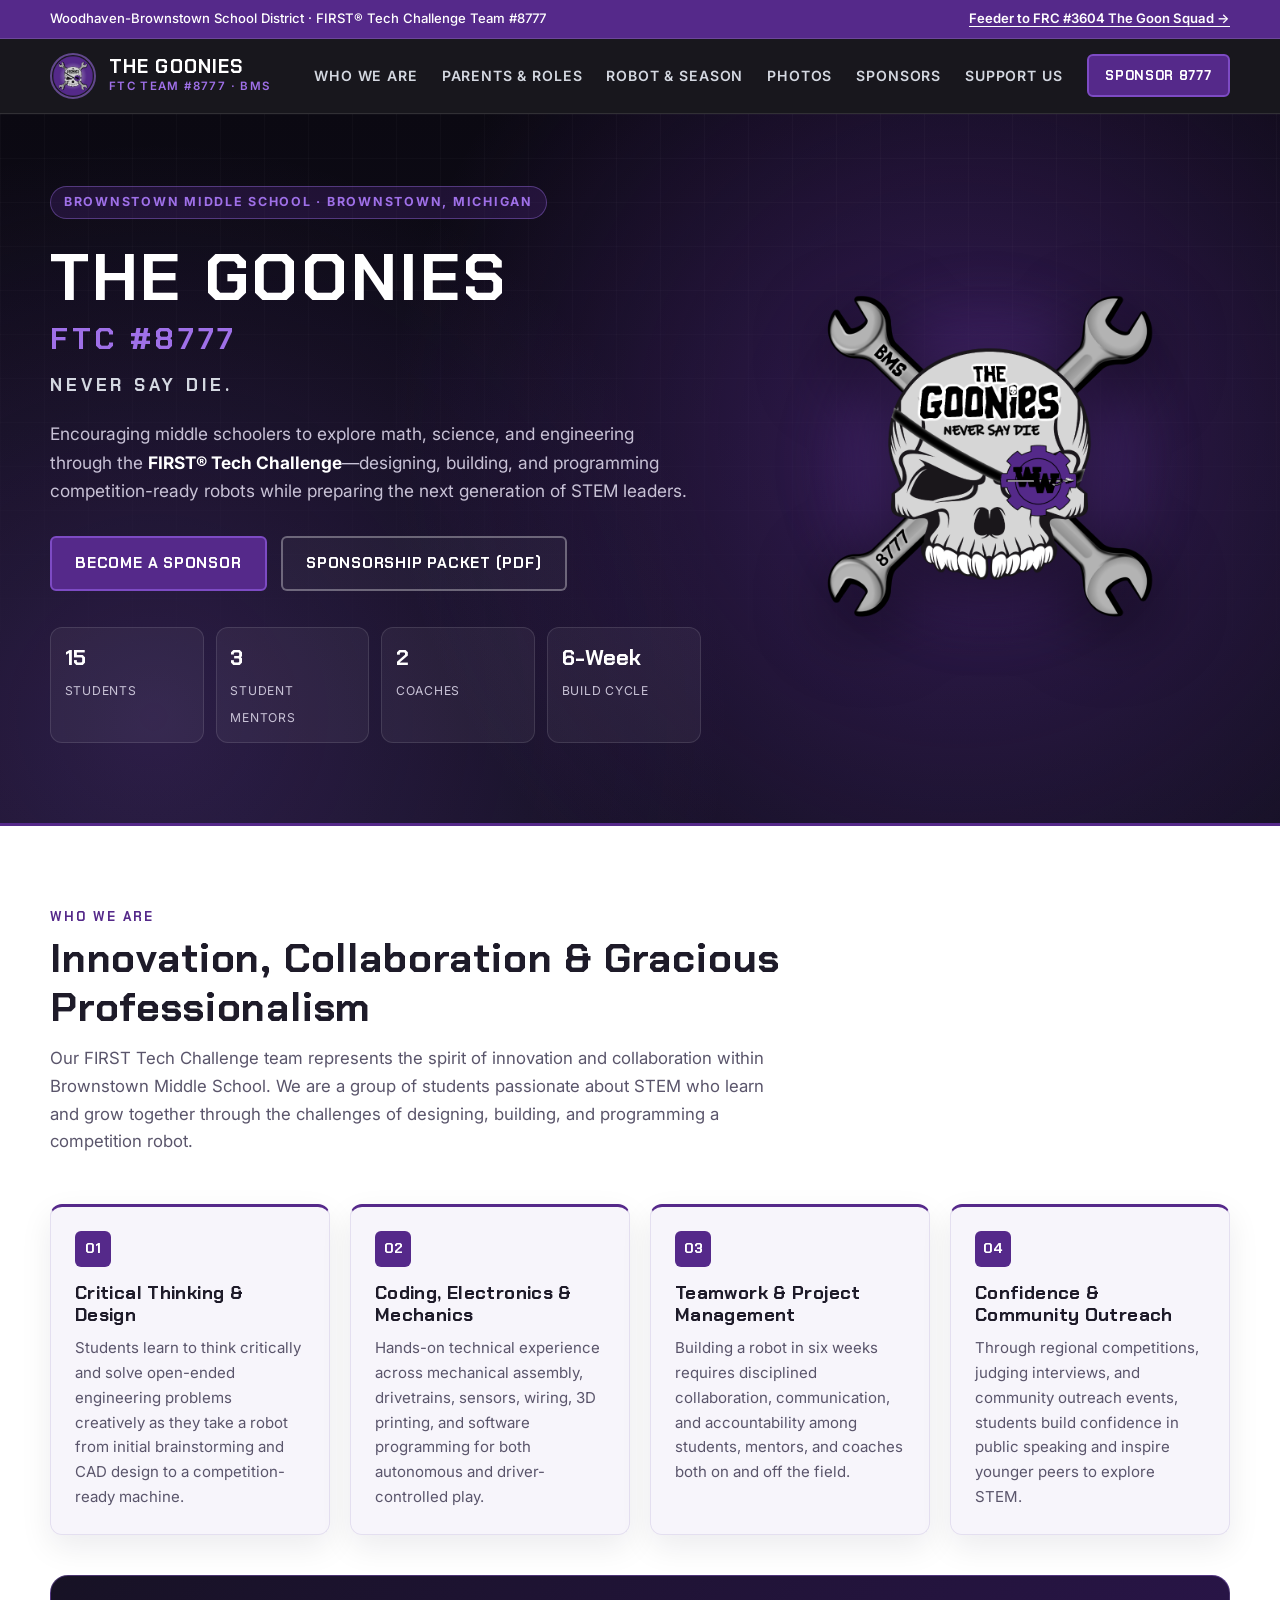
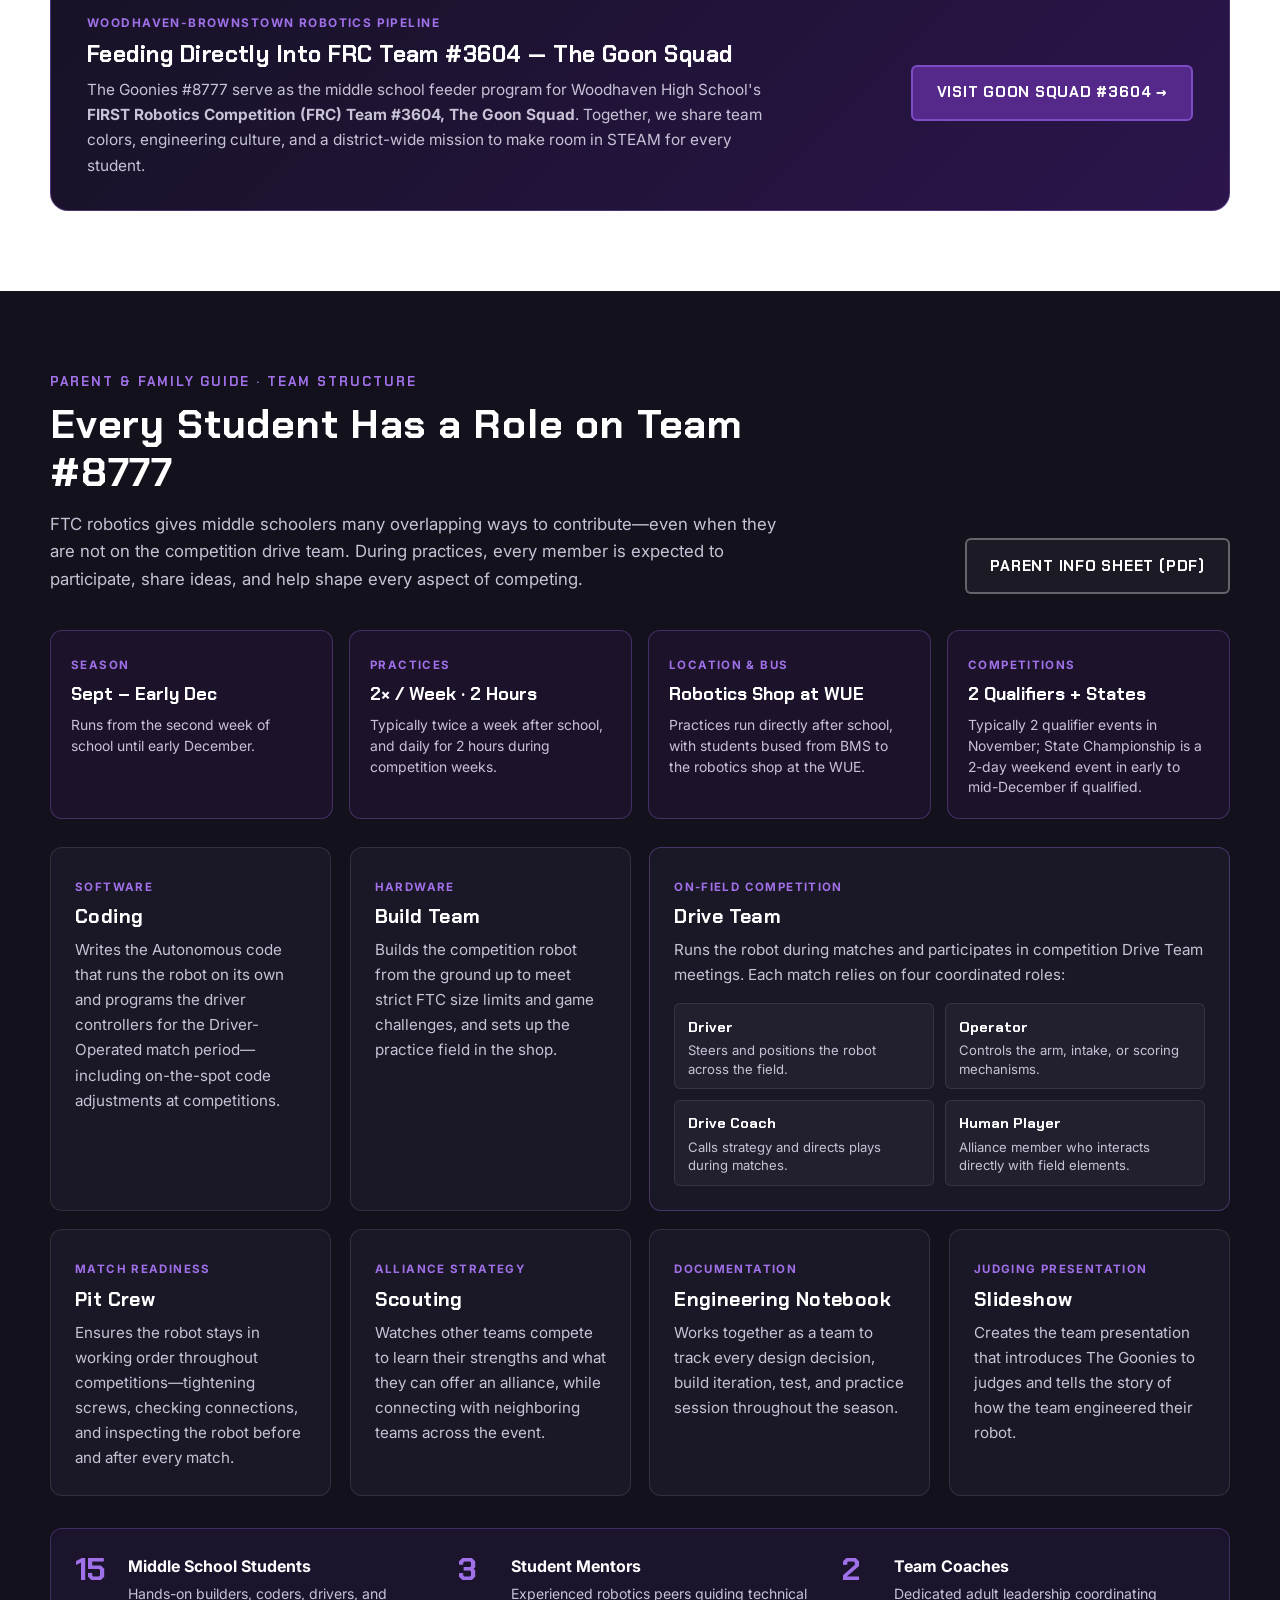
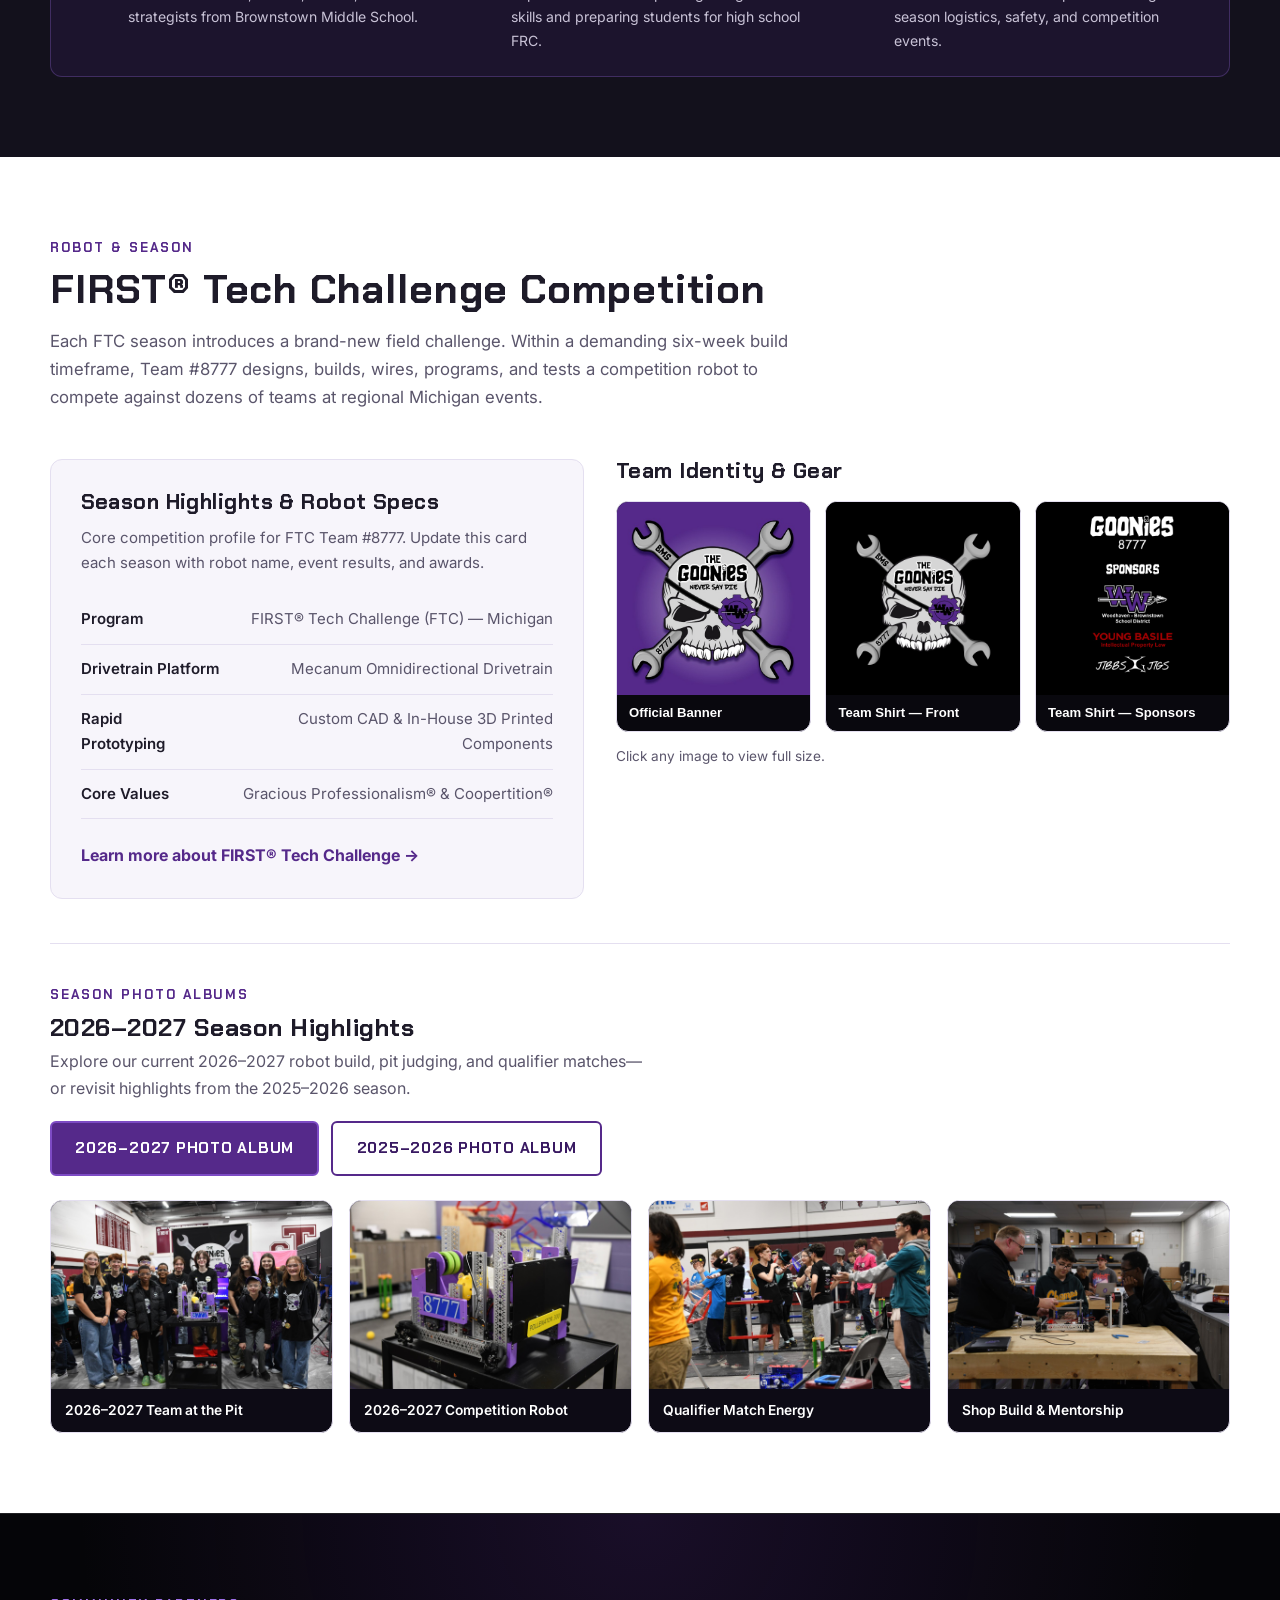
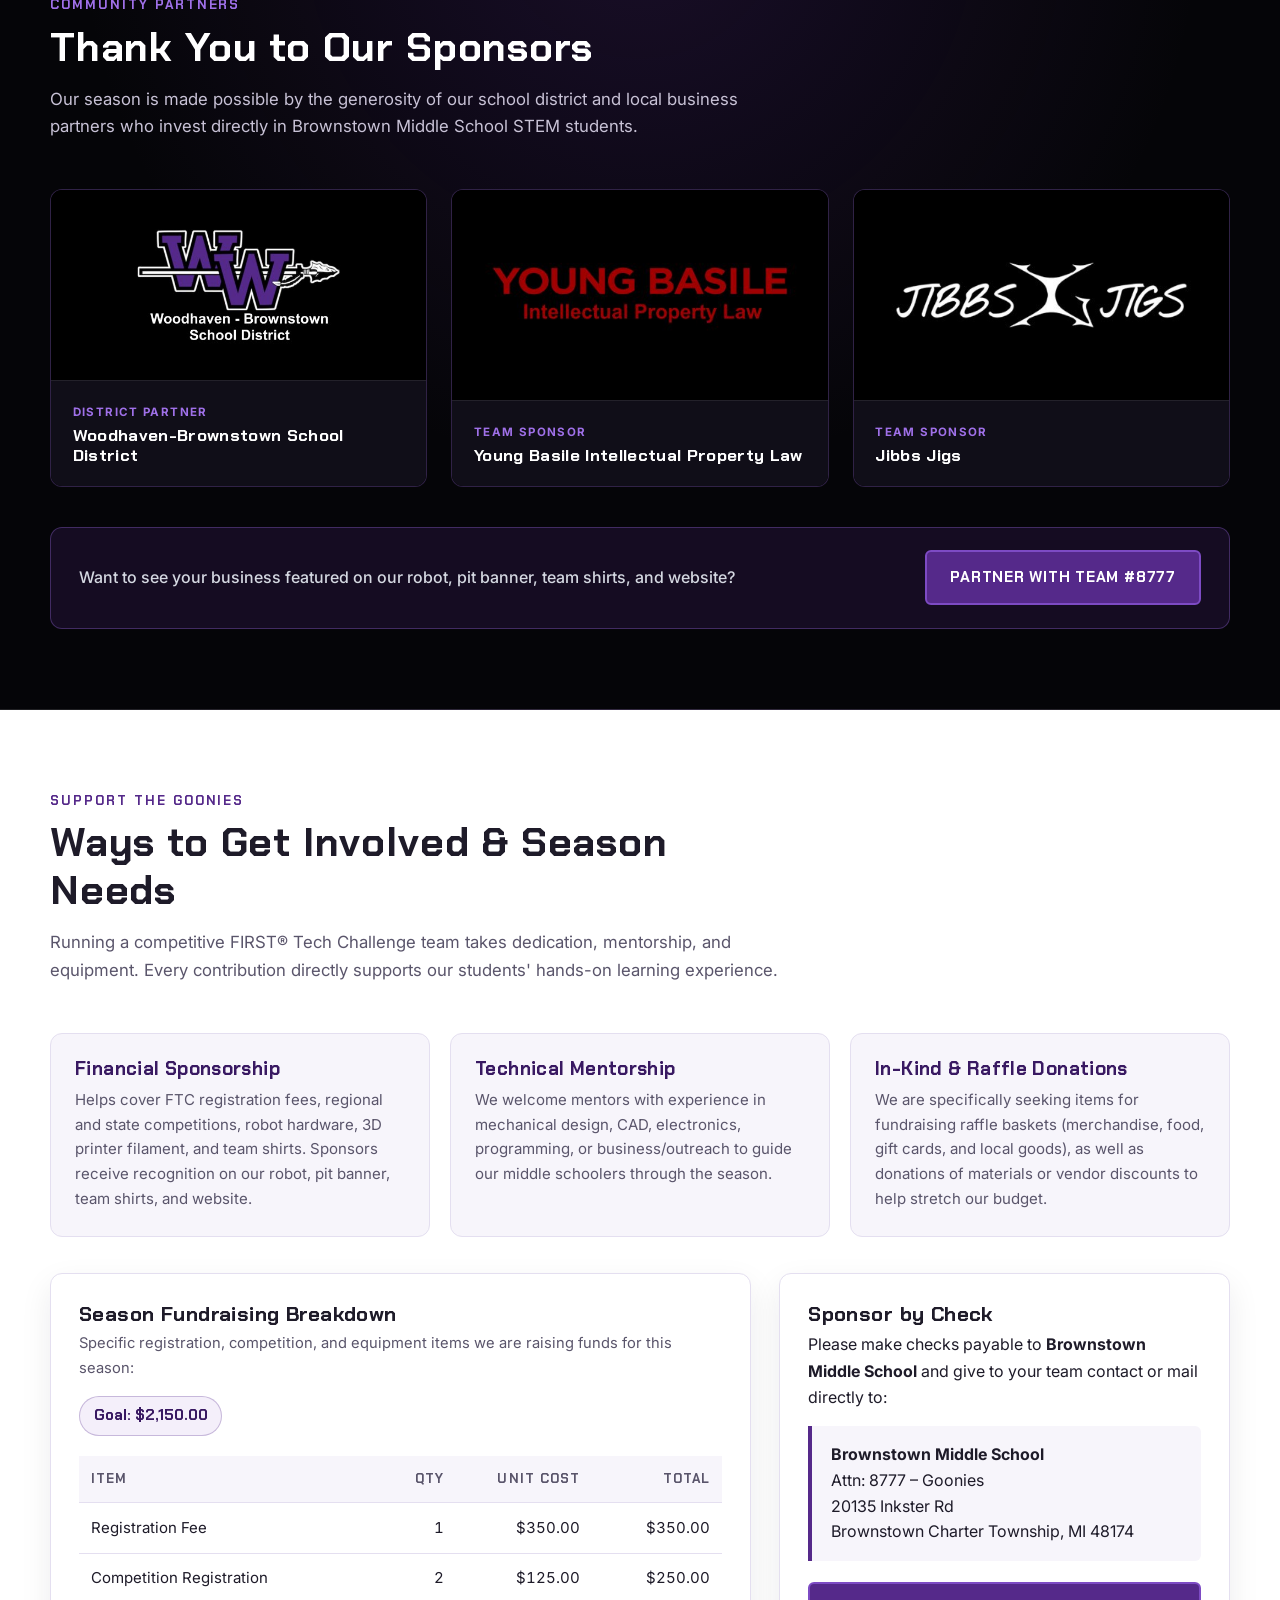
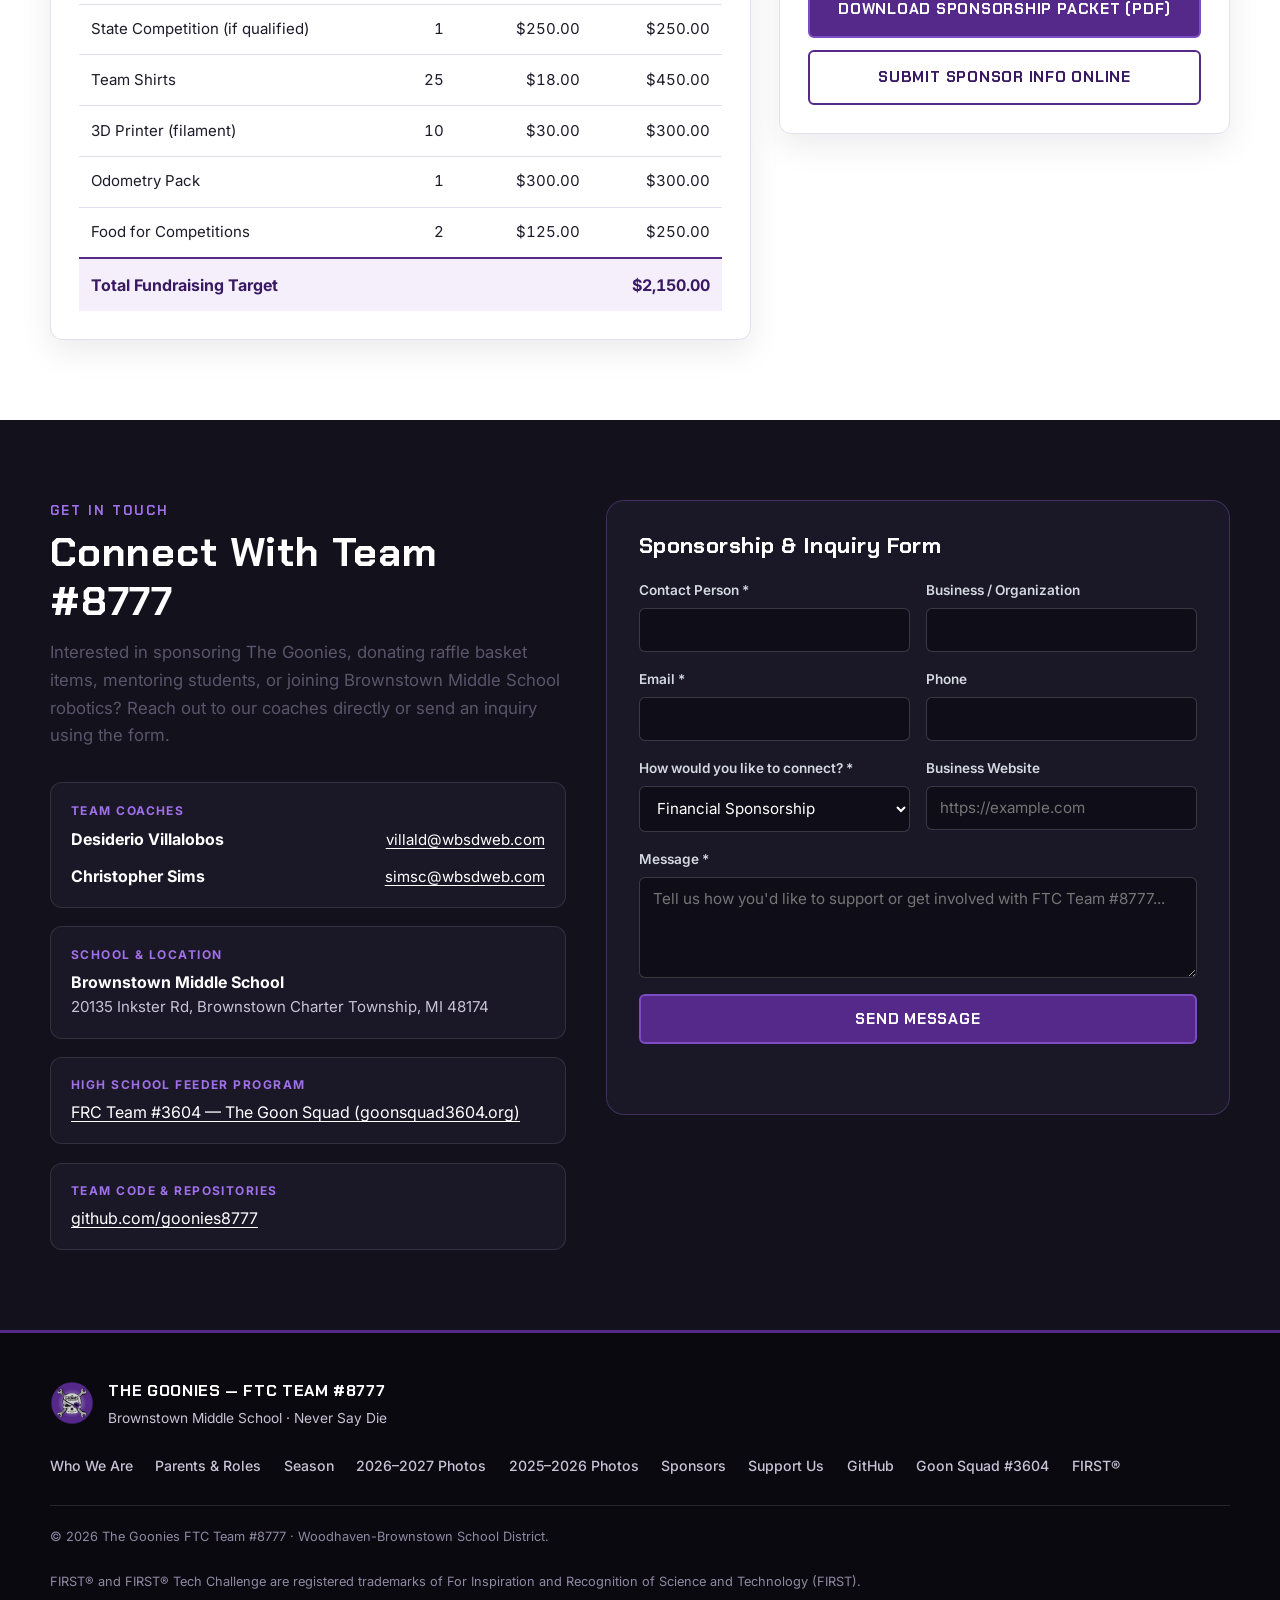
==== commit 08b04fd8: "Add 2026-2027 season photo album page and link both seasons" ====
--- a/index.html
+++ b/index.html
@@ -69,7 +69,7 @@
           <li><a href="#about">Who We Are</a></li>
           <li><a href="#team">Parents &amp; Roles</a></li>
           <li><a href="#season">Robot &amp; Season</a></li>
-          <li><a href="photos-2025-2026.html">Photos</a></li>
+          <li><a href="photos-2026-2027.html">Photos</a></li>
           <li><a href="#sponsors">Sponsors</a></li>
           <li><a href="#fundraising">Support Us</a></li>
           <li><a href="#contact" class="btn btn--sm btn--primary">Sponsor 8777</a></li>
@@ -477,64 +477,59 @@
           </div>
         </div>
 
-        <!-- 2025-2026 Photo Album Preview -->
+        <!-- Season Photo Albums Preview -->
         <div class="season-photos-preview">
           <div class="season-photos-preview__header">
             <div>
-              <p class="section-eyebrow">Season Photo Archive</p>
-              <h3>2025–2026 Season Highlights</h3>
+              <p class="section-eyebrow">Season Photo Albums</p>
+              <h3>2026–2027 Season Highlights</h3>
               <p>
-                Explore robot builds, regional qualifier matches, playoffs, and award celebrations
-                from our 2025–2026 season.
+                Explore our current 2026–2027 robot build, pit judging, and qualifier matches—or
+                revisit highlights from the 2025–2026 season.
               </p>
             </div>
             <div class="season-photos-preview__actions">
-              <a href="photos-2025-2026.html" class="btn btn--primary">
-                Open 2025–2026 Photo Album
+              <a href="photos-2026-2027.html" class="btn btn--primary">
+                2026–2027 Photo Album
               </a>
-              <a
-                href="https://photos.app.goo.gl/qhLLqhg66otmuC6A7"
-                target="_blank"
-                rel="noopener noreferrer"
-                class="btn btn--outline-dark"
-              >
-                Full Google Photos Album &rarr;
+              <a href="photos-2025-2026.html" class="btn btn--outline-dark">
+                2025–2026 Photo Album
               </a>
             </div>
           </div>
 
           <div class="preview-strip">
-            <a href="photos-2025-2026.html" class="preview-thumb">
+            <a href="photos-2026-2027.html" class="preview-thumb">
               <img
-                src="assets/images/season-2025-2026/01-team-trophy-portrait.jpg"
-                alt="The Goonies 8777 2025–2026 team portrait with trophy"
+                src="assets/images/season-2026-2027/01-team-pit-portrait.jpg"
+                alt="The Goonies 8777 2026–2027 team portrait at the competition pit"
                 loading="lazy"
               />
-              <span>2025–2026 Team &amp; Trophy</span>
-            </a>
-            <a href="photos-2025-2026.html" class="preview-thumb">
+              <span>2026–2027 Team at the Pit</span>
+            </a>
+            <a href="photos-2026-2027.html" class="preview-thumb">
               <img
-                src="assets/images/season-2025-2026/02-pit-banner-team.jpg"
-                alt="Team 8777 in the competition pit"
+                src="assets/images/season-2026-2027/02-robot-studio-side.jpg"
+                alt="The Goonies 8777 2026–2027 competition robot side profile"
                 loading="lazy"
               />
-              <span>Competition Pit</span>
-            </a>
-            <a href="photos-2025-2026.html" class="preview-thumb">
+              <span>2026–2027 Competition Robot</span>
+            </a>
+            <a href="photos-2026-2027.html" class="preview-thumb">
               <img
-                src="assets/images/season-2025-2026/07-robot-on-field.jpg"
-                alt="Team 8777 robot competing on the FTC field"
+                src="assets/images/season-2026-2027/14-drive-team-celebration.jpg"
+                alt="Drive team celebrating at the competition driver station"
                 loading="lazy"
               />
-              <span>On the FTC Field</span>
-            </a>
-            <a href="photos-2025-2026.html" class="preview-thumb">
+              <span>Qualifier Match Energy</span>
+            </a>
+            <a href="photos-2026-2027.html" class="preview-thumb">
               <img
-                src="assets/images/season-2025-2026/05-workbench-build.jpg"
-                alt="Students assembling the competition robot at the workbench"
+                src="assets/images/season-2026-2027/04-mentor-chassis-build.jpg"
+                alt="Students and mentor building the robot chassis in the shop"
                 loading="lazy"
               />
-              <span>Shop Build Sessions</span>
+              <span>Shop Build &amp; Mentorship</span>
             </a>
           </div>
         </div>
@@ -921,7 +916,8 @@
         <a href="#about">Who We Are</a>
         <a href="#team">Parents &amp; Roles</a>
         <a href="#season">Season</a>
-        <a href="photos-2025-2026.html">Photos</a>
+        <a href="photos-2026-2027.html">2026–2027 Photos</a>
+        <a href="photos-2025-2026.html">2025–2026 Photos</a>
         <a href="#sponsors">Sponsors</a>
         <a href="#fundraising">Support Us</a>
         <a href="https://github.com/goonies8777" target="_blank" rel="noopener noreferrer">GitHub</a>
--- a/styles.css
+++ b/styles.css
@@ -1496,6 +1496,16 @@
   padding: 0.4rem 0.9rem;
   border-radius: 999px;
   text-decoration: none;
+  background: rgba(255, 255, 255, 0.07);
+  color: var(--silver);
+  border: 1px solid rgba(255, 255, 255, 0.22);
+  transition: background-color 0.2s ease, border-color 0.2s ease, color 0.2s ease;
+}
+
+.season-pill:hover:not(.is-upcoming) {
+  background: rgba(125, 75, 196, 0.35);
+  border-color: var(--purple-glow);
+  color: var(--white);
 }
 
 .season-pill.is-current {
